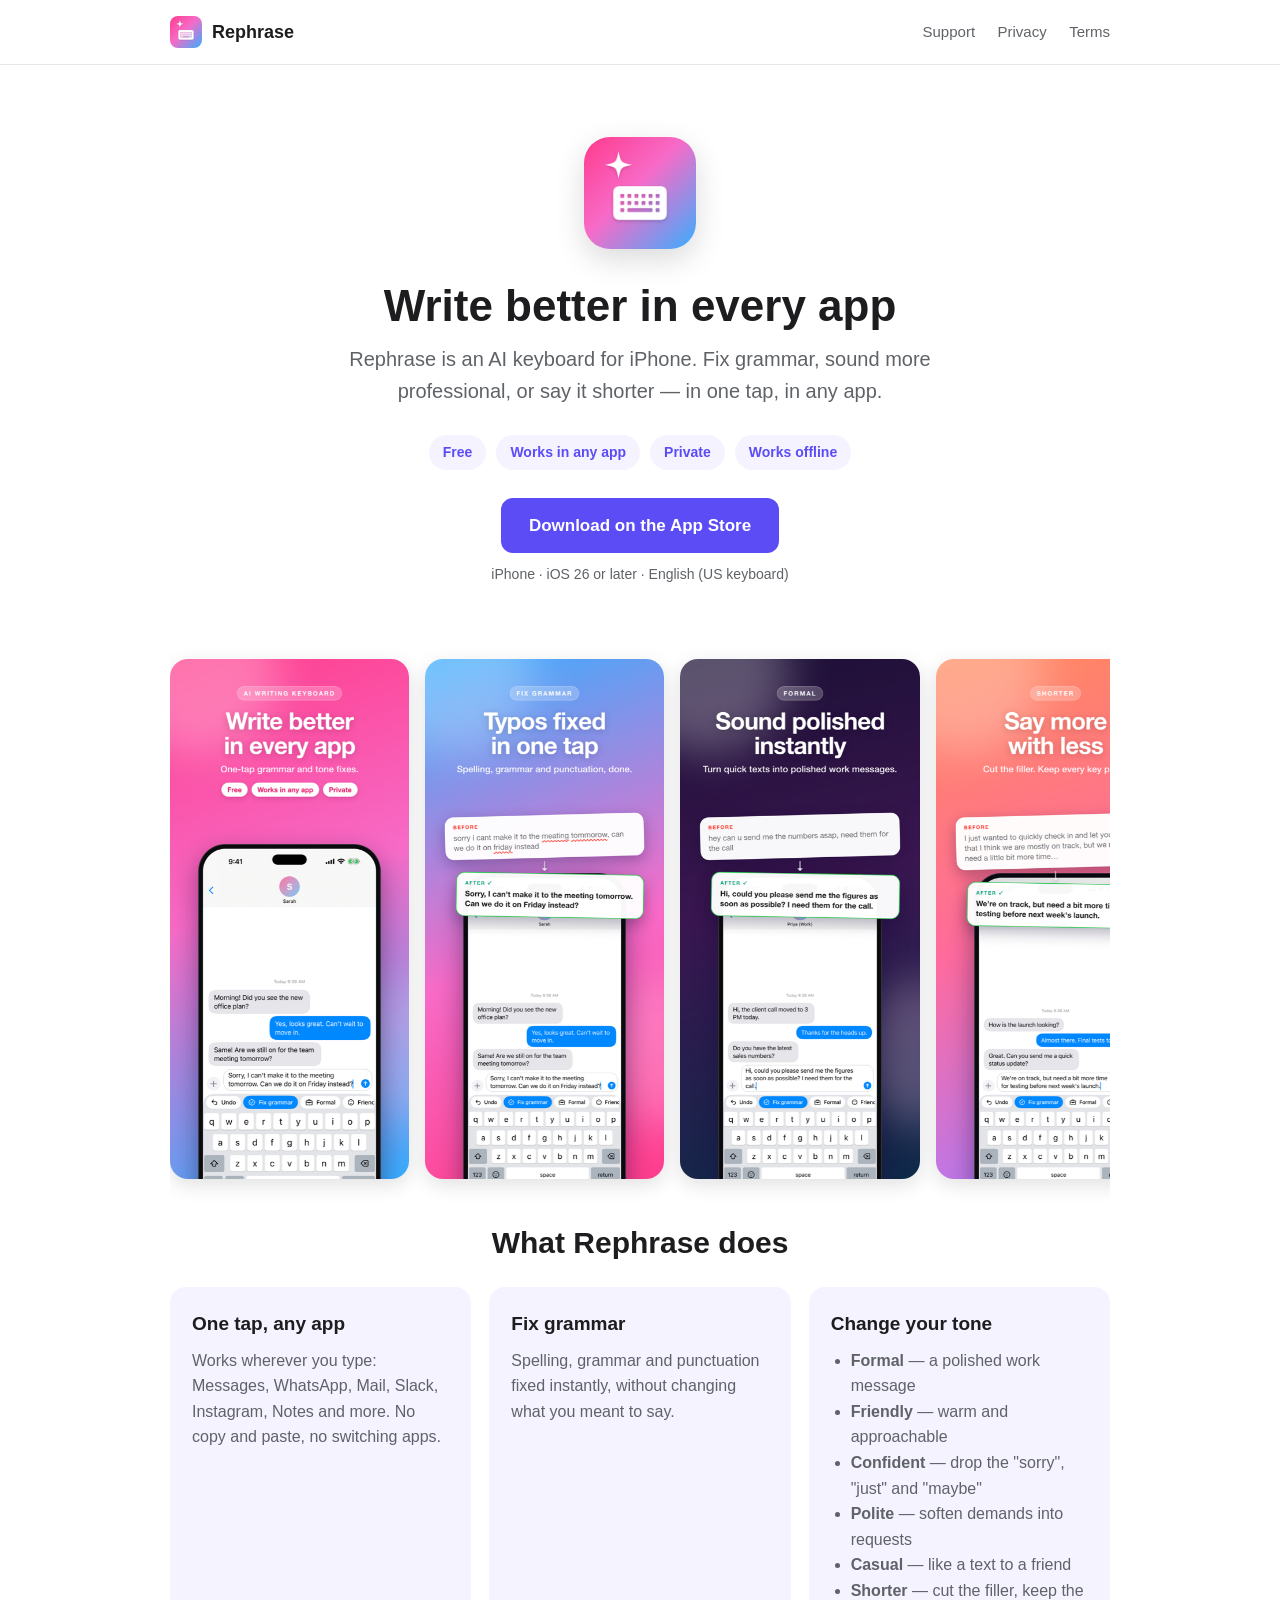
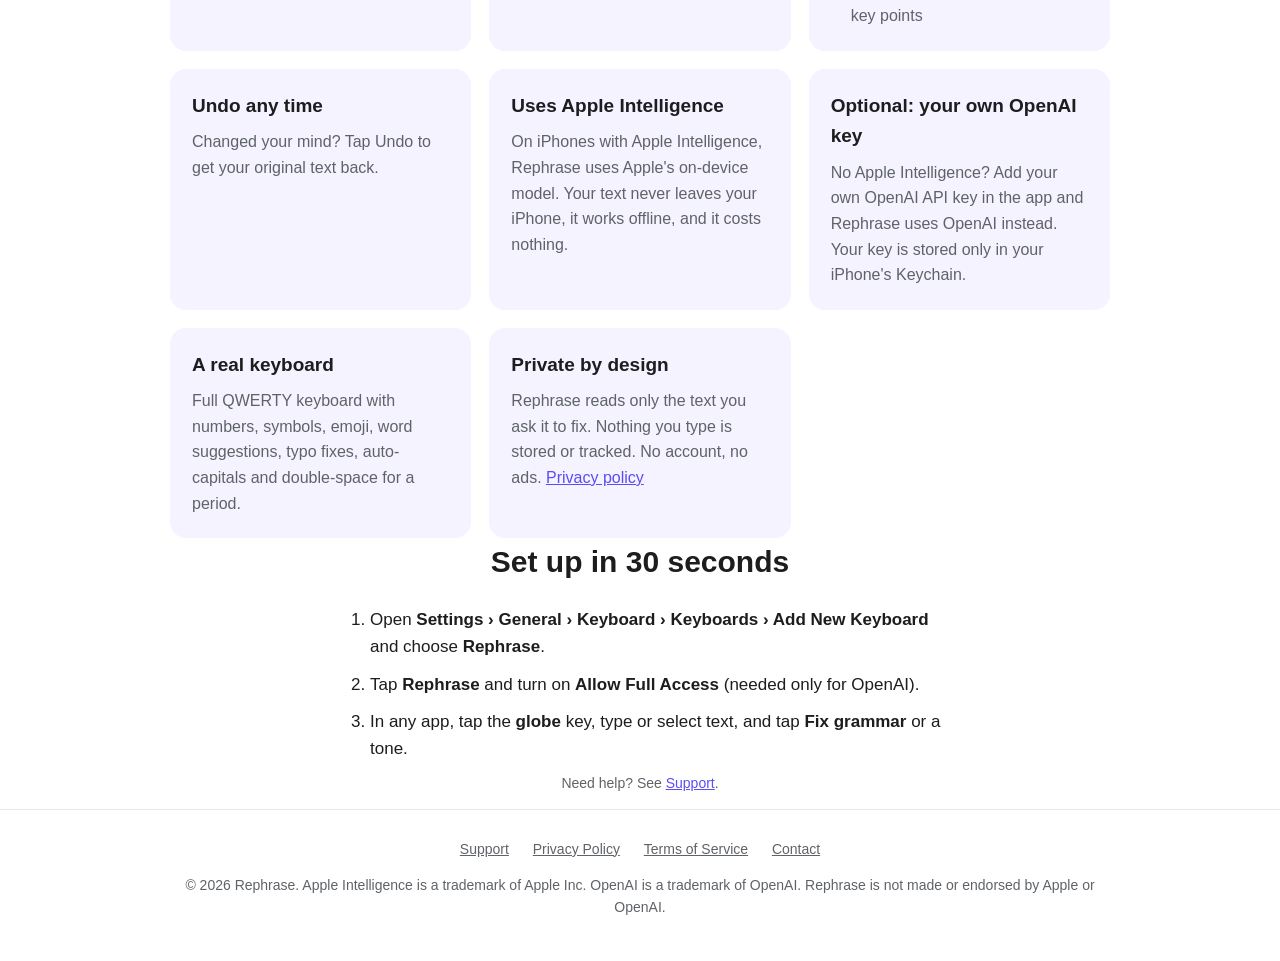
==== index.html @ 7bed3d98 "Rephrase website: home, privacy policy, terms of service, support Co-Authored-By: Claude Opus 5.5 <n" ====
<!DOCTYPE html>
<html lang="en">
<head>
  <meta charset="utf-8">
  <meta name="viewport" content="width=device-width, initial-scale=1">
  <title>Rephrase – AI Writing Keyboard for iPhone</title>
  <meta name="description" content="Rephrase is an AI keyboard for iPhone. Fix grammar and change your tone in one tap, in any app. Powered by Apple Intelligence. Free, private, works offline.">
  <link rel="icon" href="images/icon.png">
  <link rel="apple-touch-icon" href="images/icon.png">
  <link rel="stylesheet" href="style.css">
</head>
<body>
  <header class="top">
    <div class="wrap">
      <a class="brand" href="./"><img src="images/icon.png" alt="">Rephrase</a>
      <nav>
        <a href="support/">Support</a>
        <a href="privacy/">Privacy</a>
        <a href="terms/">Terms</a>
      </nav>
    </div>
  </header>

  <main>
    <div class="wrap hero">
      <img class="icon" src="images/icon.png" alt="Rephrase app icon">
      <h1>Write better in every app</h1>
      <p class="lead">Rephrase is an AI keyboard for iPhone. Fix grammar, sound more professional, or say it shorter — in one tap, in any app.</p>
      <div class="badges">
        <span class="badge">Free</span>
        <span class="badge">Works in any app</span>
        <span class="badge">Private</span>
        <span class="badge">Works offline</span>
      </div>
      <a class="button" href="https://apps.apple.com/app/id6820415493">Download on the App Store</a>
      <p class="note">iPhone · iOS 26 or later · English (US keyboard)</p>
    </div>

    <div class="wrap">
      <div class="shots">
        <img src="images/01-hero.png" alt="Rephrase fixing a message in a chat">
        <img src="images/02-fix-grammar.png" alt="Typos fixed in one tap">
        <img src="images/03-formal.png" alt="Formal rewrite of a quick work text">
        <img src="images/04-shorter.png" alt="A long update made short">
        <img src="images/05-confident.png" alt="Hedging words removed">
        <img src="images/06-tones.png" alt="All seven rewrite actions">
        <img src="images/07-private.png" alt="Rephrase app setup screen">
      </div>
    </div>

    <section class="wrap">
      <h2>What Rephrase does</h2>
      <div class="grid">
        <div class="card">
          <h3>One tap, any app</h3>
          <p>Works wherever you type: Messages, WhatsApp, Mail, Slack, Instagram, Notes and more. No copy and paste, no switching apps.</p>
        </div>
        <div class="card">
          <h3>Fix grammar</h3>
          <p>Spelling, grammar and punctuation fixed instantly, without changing what you meant to say.</p>
        </div>
        <div class="card">
          <h3>Change your tone</h3>
          <ul>
            <li><b>Formal</b> — a polished work message</li>
            <li><b>Friendly</b> — warm and approachable</li>
            <li><b>Confident</b> — drop the "sorry", "just" and "maybe"</li>
            <li><b>Polite</b> — soften demands into requests</li>
            <li><b>Casual</b> — like a text to a friend</li>
            <li><b>Shorter</b> — cut the filler, keep the key points</li>
          </ul>
        </div>
        <div class="card">
          <h3>Undo any time</h3>
          <p>Changed your mind? Tap Undo to get your original text back.</p>
        </div>
        <div class="card">
          <h3>Uses Apple Intelligence</h3>
          <p>On iPhones with Apple Intelligence, Rephrase uses Apple's on-device model. Your text never leaves your iPhone, it works offline, and it costs nothing.</p>
        </div>
        <div class="card">
          <h3>Optional: your own OpenAI key</h3>
          <p>No Apple Intelligence? Add your own OpenAI API key in the app and Rephrase uses OpenAI instead. Your key is stored only in your iPhone's Keychain.</p>
        </div>
        <div class="card">
          <h3>A real keyboard</h3>
          <p>Full QWERTY keyboard with numbers, symbols, emoji, word suggestions, typo fixes, auto-capitals and double-space for a period.</p>
        </div>
        <div class="card">
          <h3>Private by design</h3>
          <p>Rephrase reads only the text you ask it to fix. Nothing you type is stored or tracked. No account, no ads. <a href="privacy/">Privacy policy</a></p>
        </div>
      </div>
    </section>

    <section class="wrap">
      <h2>Set up in 30 seconds</h2>
      <ol class="steps">
        <li>Open <b>Settings › General › Keyboard › Keyboards › Add New Keyboard</b> and choose <b>Rephrase</b>.</li>
        <li>Tap <b>Rephrase</b> and turn on <b>Allow Full Access</b> (needed only for OpenAI).</li>
        <li>In any app, tap the <b>globe</b> key, type or select text, and tap <b>Fix grammar</b> or a tone.</li>
      </ol>
      <p class="note" style="text-align:center">Need help? See <a href="support/">Support</a>.</p>
    </section>
  </main>

  <footer>
    <div class="wrap">
      <a href="support/">Support</a>
      <a href="privacy/">Privacy Policy</a>
      <a href="terms/">Terms of Service</a>
      <a href="mailto:postforanand@gmail.com">Contact</a>
      <p>© 2026 Rephrase. Apple Intelligence is a trademark of Apple Inc. OpenAI is a trademark of OpenAI. Rephrase is not made or endorsed by Apple or OpenAI.</p>
    </div>
  </footer>
</body>
</html>
---- style.css ----
:root {
  --bg: #ffffff;
  --text: #1d1d1f;
  --muted: #5f6368;
  --accent: #5b4cf5;
  --soft: #f4f3ff;
  --line: #e6e6eb;
}
@media (prefers-color-scheme: dark) {
  :root {
    --bg: #111114;
    --text: #f2f2f5;
    --muted: #a1a1aa;
    --accent: #8f84ff;
    --soft: #1c1b2b;
    --line: #2a2a33;
  }
}
* { box-sizing: border-box; }
body {
  margin: 0;
  font-family: -apple-system, BlinkMacSystemFont, "Segoe UI", Roboto, Helvetica, Arial, sans-serif;
  background: var(--bg);
  color: var(--text);
  line-height: 1.6;
}
a { color: var(--accent); }
.wrap { max-width: 980px; margin: 0 auto; padding: 0 20px; }
.narrow { max-width: 720px; }

header.top { border-bottom: 1px solid var(--line); }
header.top .wrap { display: flex; align-items: center; justify-content: space-between; height: 64px; }
.brand { display: flex; align-items: center; gap: 10px; font-weight: 700; color: var(--text); text-decoration: none; font-size: 18px; }
.brand img { width: 32px; height: 32px; border-radius: 8px; }
nav a { margin-left: 18px; color: var(--muted); text-decoration: none; font-size: 15px; }
nav a:hover { color: var(--text); }

.hero { text-align: center; padding: 72px 0 40px; }
.hero img.icon { width: 112px; height: 112px; border-radius: 26px; box-shadow: 0 10px 30px rgba(0,0,0,.15); }
.hero h1 { font-size: 44px; line-height: 1.15; margin: 24px 0 12px; }
.hero p.lead { font-size: 20px; color: var(--muted); max-width: 620px; margin: 0 auto 28px; }
.badges { display: flex; gap: 10px; justify-content: center; flex-wrap: wrap; margin-bottom: 28px; }
.badge { background: var(--soft); color: var(--accent); padding: 6px 14px; border-radius: 999px; font-size: 14px; font-weight: 600; }
.button { display: inline-block; background: var(--accent); color: #fff; padding: 14px 28px; border-radius: 12px; text-decoration: none; font-weight: 600; font-size: 17px; }
.note { color: var(--muted); font-size: 14px; margin-top: 10px; }

.shots { display: flex; gap: 16px; overflow-x: auto; padding: 20px 0 40px; scroll-snap-type: x mandatory; }
.shots img { height: 520px; border-radius: 18px; scroll-snap-align: center; flex: none; box-shadow: 0 6px 20px rgba(0,0,0,.12); }

section { padding: 40px 0; }
section h2 { font-size: 30px; margin: 0 0 20px; text-align: center; }
.grid { display: grid; grid-template-columns: repeat(auto-fit, minmax(260px, 1fr)); gap: 18px; }
.card { background: var(--soft); border-radius: 16px; padding: 22px; }
.card h3 { margin: 0 0 8px; font-size: 19px; }
.card p, .card ul { margin: 0; color: var(--muted); }
.card ul { padding-left: 20px; }
ol.steps { max-width: 620px; margin: 0 auto; font-size: 17px; }
ol.steps li { margin-bottom: 10px; }

.doc { padding: 48px 0 64px; }
.doc h1 { font-size: 36px; margin-bottom: 4px; }
.doc .updated { color: var(--muted); margin-top: 0; }
.doc h2 { font-size: 22px; margin-top: 32px; }

footer { border-top: 1px solid var(--line); padding: 28px 0; color: var(--muted); font-size: 14px; text-align: center; }
footer a { color: var(--muted); margin: 0 10px; }

@media (max-width: 600px) {
  .hero h1 { font-size: 32px; }
  .hero p.lead { font-size: 18px; }
  .shots img { height: 420px; }
  nav a { margin-left: 12px; font-size: 14px; }
}
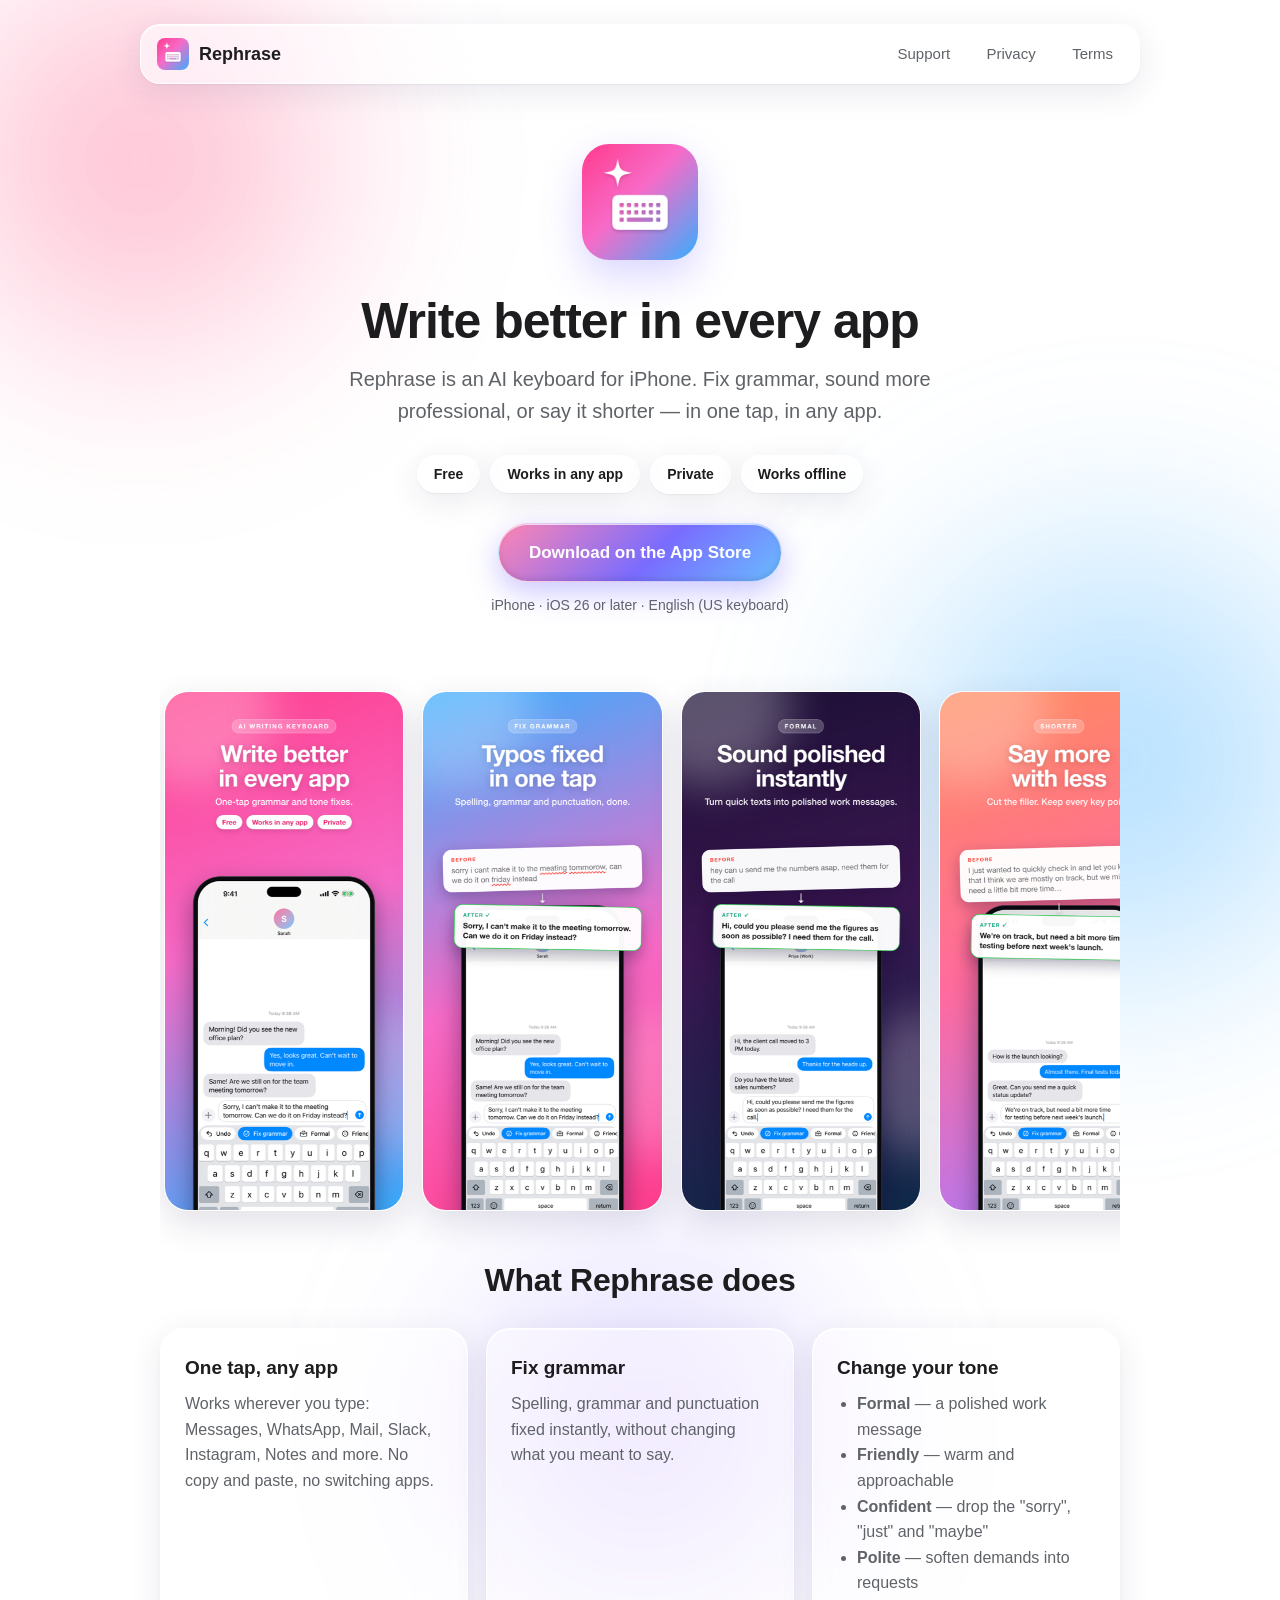
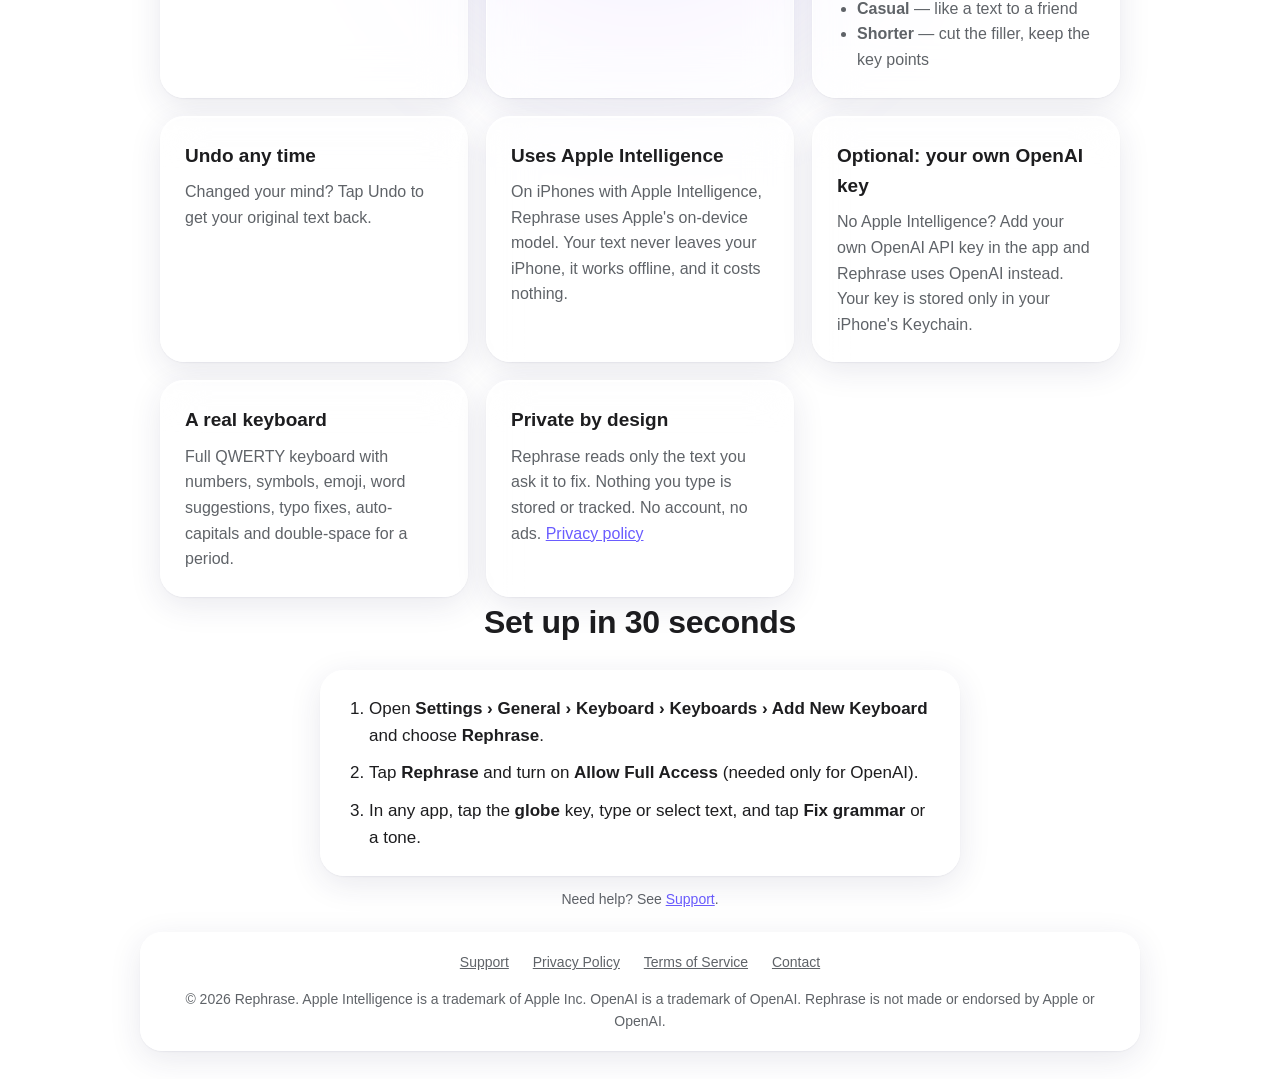
==== commit d2aa2ec3: "White background with liquid glass style Co-Authored-By: Claude Opus 5.5 <noreply@anthropic.com>" ====
--- a/index.html
+++ b/index.html
@@ -11,7 +11,7 @@
 </head>
 <body>
   <header class="top">
-    <div class="wrap">
+    <div class="bar">
       <a class="brand" href="./"><img src="images/icon.png" alt="">Rephrase</a>
       <nav>
         <a href="support/">Support</a>
@@ -95,7 +95,7 @@
 
     <section class="wrap">
       <h2>Set up in 30 seconds</h2>
-      <ol class="steps">
+      <ol class="steps glass">
         <li>Open <b>Settings › General › Keyboard › Keyboards › Add New Keyboard</b> and choose <b>Rephrase</b>.</li>
         <li>Tap <b>Rephrase</b> and turn on <b>Allow Full Access</b> (needed only for OpenAI).</li>
         <li>In any app, tap the <b>globe</b> key, type or select text, and tap <b>Fix grammar</b> or a tone.</li>
@@ -105,7 +105,7 @@
   </main>
 
   <footer>
-    <div class="wrap">
+    <div class="bar">
       <a href="support/">Support</a>
       <a href="privacy/">Privacy Policy</a>
       <a href="terms/">Terms of Service</a>
--- a/style.css
+++ b/style.css
@@ -1,73 +1,151 @@
+/* White background with a "liquid glass" look: frosted, see-through panels
+   floating over soft colour blobs (rose + sky blue, from the app icon). */
 :root {
   --bg: #ffffff;
   --text: #1d1d1f;
   --muted: #5f6368;
-  --accent: #5b4cf5;
-  --soft: #f4f3ff;
-  --line: #e6e6eb;
-}
-@media (prefers-color-scheme: dark) {
-  :root {
-    --bg: #111114;
-    --text: #f2f2f5;
-    --muted: #a1a1aa;
-    --accent: #8f84ff;
-    --soft: #1c1b2b;
-    --line: #2a2a33;
-  }
+  --accent: #6a5cff;
+  --rose: #ff8fb1;
+  --sky: #7cc8ff;
+  --glass: rgba(255, 255, 255, 0.45);
+  --glass-strong: rgba(255, 255, 255, 0.62);
+  --glass-edge: rgba(255, 255, 255, 0.9);
+  --glass-line: rgba(20, 20, 40, 0.08);
+  --shadow: 0 8px 32px rgba(40, 40, 90, 0.10), 0 1px 2px rgba(40, 40, 90, 0.06);
+  --blur: blur(22px) saturate(180%);
+  color-scheme: light;
 }
 * { box-sizing: border-box; }
+html { background: var(--bg); }
 body {
   margin: 0;
-  font-family: -apple-system, BlinkMacSystemFont, "Segoe UI", Roboto, Helvetica, Arial, sans-serif;
+  font-family: -apple-system, BlinkMacSystemFont, "SF Pro Text", "Segoe UI", Roboto, Helvetica, Arial, sans-serif;
   background: var(--bg);
   color: var(--text);
   line-height: 1.6;
+  min-height: 100vh;
+  position: relative;
+  overflow-x: hidden;
+  isolation: isolate; /* keeps the blobs above the white page */
+}
+/* Soft colour blobs behind the glass */
+body::before, body::after {
+  content: "";
+  position: fixed;
+  z-index: -1;
+  border-radius: 50%;
+  filter: blur(80px);
+  opacity: 0.7;
+  pointer-events: none;
+}
+body::before {
+  width: min(560px, 90vw); height: min(560px, 90vw);
+  top: -120px; left: -140px;
+  background: radial-gradient(circle, var(--rose), transparent 70%);
+}
+body::after {
+  width: min(640px, 95vw); height: min(640px, 95vw);
+  bottom: -180px; right: -160px;
+  background: radial-gradient(circle, var(--sky), transparent 70%);
+}
+main { position: relative; }
+main::before {
+  content: "";
+  position: absolute; z-index: -1; pointer-events: none;
+  width: min(520px, 90vw); height: min(520px, 90vw);
+  top: 45%; left: 30%;
+  border-radius: 50%;
+  background: radial-gradient(circle, #b9a8ff, transparent 70%);
+  filter: blur(80px); opacity: 0.55;
 }
 a { color: var(--accent); }
-.wrap { max-width: 980px; margin: 0 auto; padding: 0 20px; }
-.narrow { max-width: 720px; }
+.wrap { max-width: 1000px; margin: 0 auto; padding: 0 20px; }
+.narrow { max-width: 760px; }
 
-header.top { border-bottom: 1px solid var(--line); }
-header.top .wrap { display: flex; align-items: center; justify-content: space-between; height: 64px; }
+/* Shared glass surface */
+.glass, header.top .bar, .card, .badge, .doc, footer .bar {
+  background: var(--glass);
+  -webkit-backdrop-filter: var(--blur);
+  backdrop-filter: var(--blur);
+  border: 1px solid var(--glass-edge);
+  box-shadow: var(--shadow), inset 0 1px 0 rgba(255, 255, 255, 0.9);
+}
+
+/* Floating glass header */
+header.top { position: sticky; top: 12px; z-index: 10; padding: 12px 20px 0; }
+header.top .bar {
+  max-width: 1000px; margin: 0 auto;
+  display: flex; align-items: center; justify-content: space-between;
+  height: 60px; padding: 0 12px 0 16px;
+  border-radius: 20px;
+  background: var(--glass-strong);
+}
 .brand { display: flex; align-items: center; gap: 10px; font-weight: 700; color: var(--text); text-decoration: none; font-size: 18px; }
 .brand img { width: 32px; height: 32px; border-radius: 8px; }
-nav a { margin-left: 18px; color: var(--muted); text-decoration: none; font-size: 15px; }
-nav a:hover { color: var(--text); }
+nav a {
+  margin-left: 4px; padding: 7px 14px; border-radius: 999px;
+  color: var(--muted); text-decoration: none; font-size: 15px;
+  transition: background .2s, color .2s;
+}
+nav a:hover { color: var(--text); background: rgba(255, 255, 255, 0.8); }
 
-.hero { text-align: center; padding: 72px 0 40px; }
-.hero img.icon { width: 112px; height: 112px; border-radius: 26px; box-shadow: 0 10px 30px rgba(0,0,0,.15); }
-.hero h1 { font-size: 44px; line-height: 1.15; margin: 24px 0 12px; }
-.hero p.lead { font-size: 20px; color: var(--muted); max-width: 620px; margin: 0 auto 28px; }
-.badges { display: flex; gap: 10px; justify-content: center; flex-wrap: wrap; margin-bottom: 28px; }
-.badge { background: var(--soft); color: var(--accent); padding: 6px 14px; border-radius: 999px; font-size: 14px; font-weight: 600; }
-.button { display: inline-block; background: var(--accent); color: #fff; padding: 14px 28px; border-radius: 12px; text-decoration: none; font-weight: 600; font-size: 17px; }
-.note { color: var(--muted); font-size: 14px; margin-top: 10px; }
+.hero { text-align: center; padding: 72px 0 36px; }
+.hero img.icon { width: 116px; height: 116px; border-radius: 27px; box-shadow: 0 16px 40px rgba(106, 92, 255, 0.25); }
+.hero h1 { font-size: 50px; line-height: 1.1; letter-spacing: -0.02em; margin: 26px 0 14px; }
+.hero p.lead { font-size: 20px; color: var(--muted); max-width: 640px; margin: 0 auto 28px; }
+.badges { display: flex; gap: 10px; justify-content: center; flex-wrap: wrap; margin-bottom: 30px; }
+.badge { color: var(--text); padding: 7px 16px; border-radius: 999px; font-size: 14px; font-weight: 600; }
 
-.shots { display: flex; gap: 16px; overflow-x: auto; padding: 20px 0 40px; scroll-snap-type: x mandatory; }
-.shots img { height: 520px; border-radius: 18px; scroll-snap-align: center; flex: none; box-shadow: 0 6px 20px rgba(0,0,0,.12); }
+/* Liquid glass button: tinted glass with a bright top highlight */
+.button {
+  display: inline-block; position: relative;
+  padding: 15px 30px; border-radius: 999px;
+  color: #fff; text-decoration: none; font-weight: 600; font-size: 17px;
+  background: linear-gradient(135deg, rgba(255, 120, 170, 0.9), rgba(106, 92, 255, 0.9) 55%, rgba(90, 180, 255, 0.9));
+  border: 1px solid rgba(255, 255, 255, 0.6);
+  box-shadow: 0 10px 30px rgba(106, 92, 255, 0.35), inset 0 1px 0 rgba(255, 255, 255, 0.7), inset 0 -2px 6px rgba(0, 0, 0, 0.12);
+  transition: transform .2s, box-shadow .2s;
+}
+.button:hover { transform: translateY(-2px); box-shadow: 0 14px 36px rgba(106, 92, 255, 0.45), inset 0 1px 0 rgba(255, 255, 255, 0.7); }
+.note { color: var(--muted); font-size: 14px; margin-top: 12px; }
+
+.shots { display: flex; gap: 18px; overflow-x: auto; padding: 24px 4px 44px; scroll-snap-type: x mandatory; }
+.shots img {
+  height: 520px; border-radius: 24px; scroll-snap-align: center; flex: none;
+  border: 1px solid var(--glass-edge);
+  box-shadow: 0 12px 34px rgba(40, 40, 90, 0.14);
+}
 
 section { padding: 40px 0; }
-section h2 { font-size: 30px; margin: 0 0 20px; text-align: center; }
-.grid { display: grid; grid-template-columns: repeat(auto-fit, minmax(260px, 1fr)); gap: 18px; }
-.card { background: var(--soft); border-radius: 16px; padding: 22px; }
+section h2 { font-size: 32px; letter-spacing: -0.01em; margin: 0 0 22px; text-align: center; }
+.grid { display: grid; grid-template-columns: repeat(auto-fit, minmax(270px, 1fr)); gap: 18px; }
+.card { border-radius: 24px; padding: 24px; transition: transform .2s; }
+.card:hover { transform: translateY(-3px); }
 .card h3 { margin: 0 0 8px; font-size: 19px; }
 .card p, .card ul { margin: 0; color: var(--muted); }
 .card ul { padding-left: 20px; }
-ol.steps { max-width: 620px; margin: 0 auto; font-size: 17px; }
+ol.steps { max-width: 640px; margin: 0 auto; font-size: 17px; border-radius: 24px; padding: 24px 24px 14px 48px; }
 ol.steps li { margin-bottom: 10px; }
 
-.doc { padding: 48px 0 64px; }
-.doc h1 { font-size: 36px; margin-bottom: 4px; }
+/* Policy pages: the text sits on one big glass sheet */
+.doc { margin: 36px auto 48px; padding: 36px 40px 44px; border-radius: 28px; background: var(--glass-strong); }
+.doc h1 { font-size: 38px; letter-spacing: -0.01em; margin: 0 0 4px; }
 .doc .updated { color: var(--muted); margin-top: 0; }
 .doc h2 { font-size: 22px; margin-top: 32px; }
 
-footer { border-top: 1px solid var(--line); padding: 28px 0; color: var(--muted); font-size: 14px; text-align: center; }
+footer { padding: 8px 20px 28px; color: var(--muted); font-size: 14px; text-align: center; }
+footer .bar { max-width: 1000px; margin: 0 auto; border-radius: 22px; padding: 18px 20px 4px; }
 footer a { color: var(--muted); margin: 0 10px; }
 
+/* Browsers without backdrop-filter: use a plainer white panel */
+@supports not ((backdrop-filter: blur(1px)) or (-webkit-backdrop-filter: blur(1px))) {
+  .glass, header.top .bar, .card, .badge, .doc, footer .bar { background: rgba(255, 255, 255, 0.92); }
+}
+
 @media (max-width: 600px) {
-  .hero h1 { font-size: 32px; }
+  .hero h1 { font-size: 34px; }
   .hero p.lead { font-size: 18px; }
   .shots img { height: 420px; }
-  nav a { margin-left: 12px; font-size: 14px; }
+  nav a { padding: 6px 9px; font-size: 14px; }
+  .doc { padding: 26px 22px 32px; margin: 24px 12px 36px; }
 }
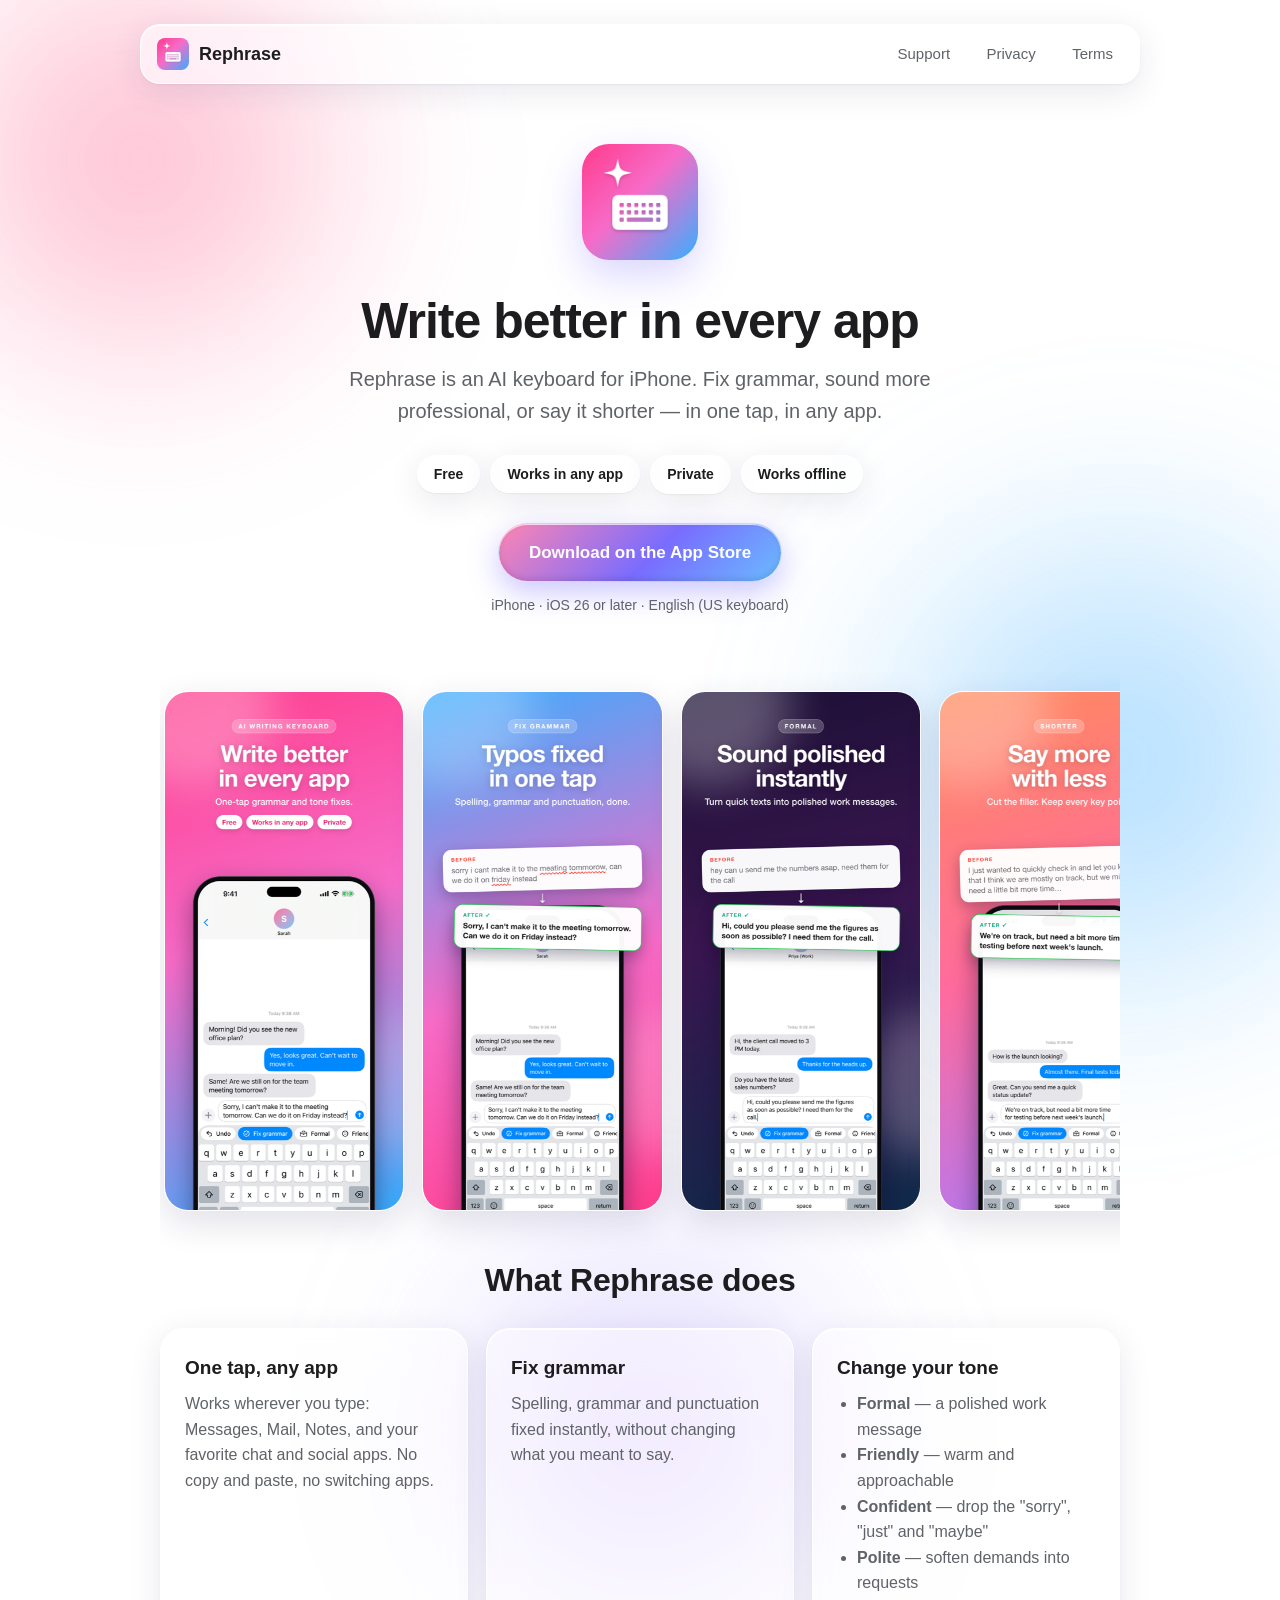
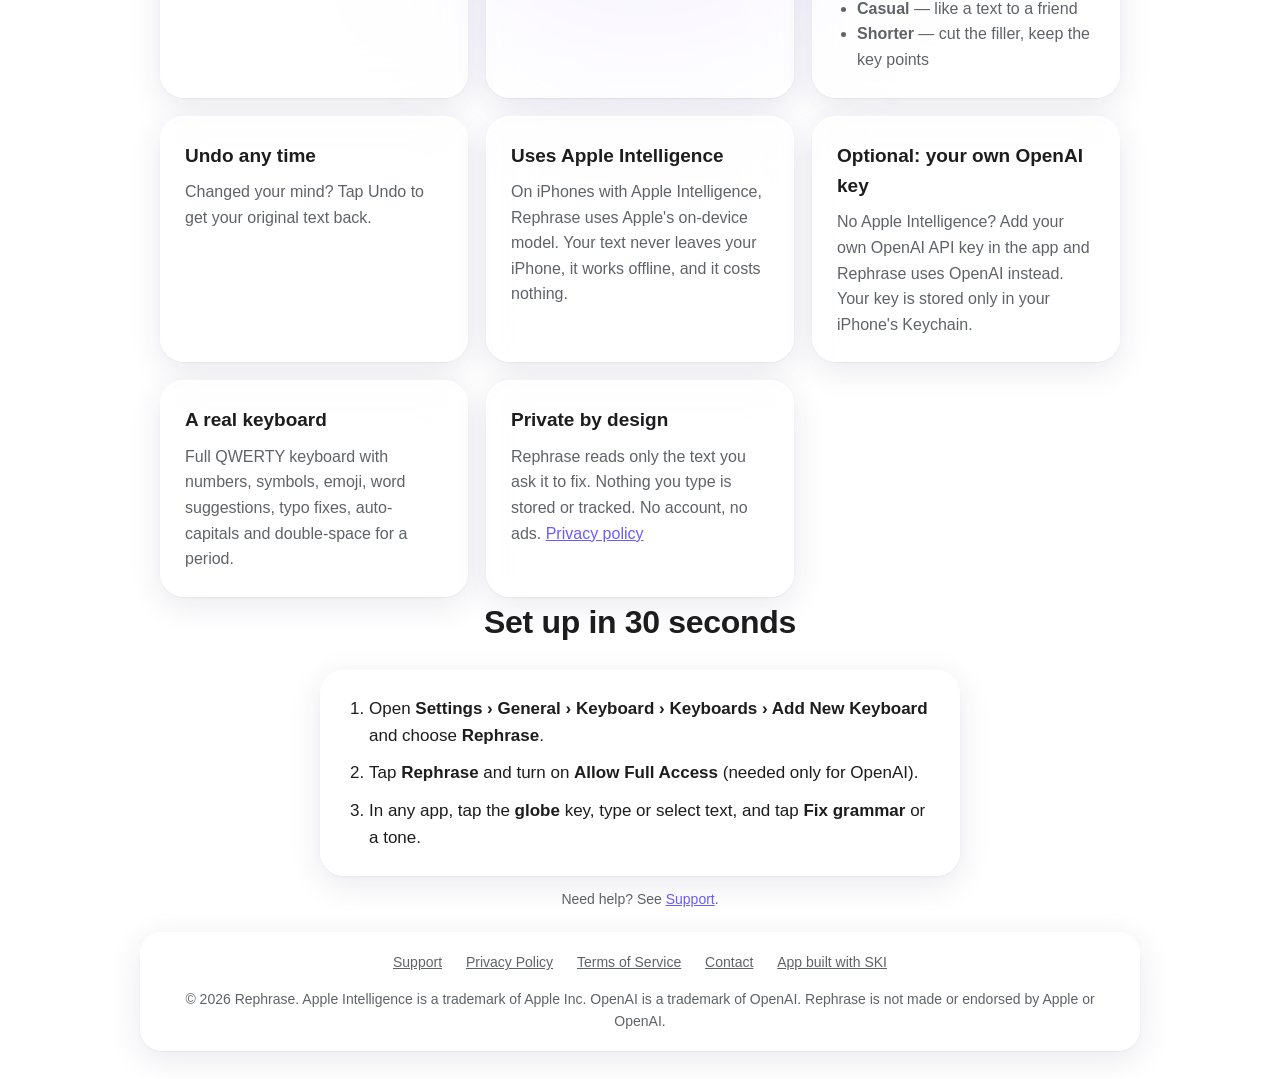
==== commit a931b9e1: "Match app 1.0 (3): uses Apple Intelligence wording, no third-party app names, Built with SKI link Co" ====
--- a/index.html
+++ b/index.html
@@ -4,7 +4,7 @@
   <meta charset="utf-8">
   <meta name="viewport" content="width=device-width, initial-scale=1">
   <title>Rephrase – AI Writing Keyboard for iPhone</title>
-  <meta name="description" content="Rephrase is an AI keyboard for iPhone. Fix grammar and change your tone in one tap, in any app. Powered by Apple Intelligence. Free, private, works offline.">
+  <meta name="description" content="Rephrase is an AI keyboard for iPhone. Fix grammar and change your tone in one tap, in any app. Uses Apple Intelligence on your iPhone. Free, private, works offline.">
   <link rel="icon" href="images/icon.png">
   <link rel="apple-touch-icon" href="images/icon.png">
   <link rel="stylesheet" href="style.css">
@@ -53,7 +53,7 @@
       <div class="grid">
         <div class="card">
           <h3>One tap, any app</h3>
-          <p>Works wherever you type: Messages, WhatsApp, Mail, Slack, Instagram, Notes and more. No copy and paste, no switching apps.</p>
+          <p>Works wherever you type: Messages, Mail, Notes, and your favorite chat and social apps. No copy and paste, no switching apps.</p>
         </div>
         <div class="card">
           <h3>Fix grammar</h3>
@@ -110,6 +110,7 @@
       <a href="privacy/">Privacy Policy</a>
       <a href="terms/">Terms of Service</a>
       <a href="mailto:postforanand@gmail.com">Contact</a>
+      <a href="https://heyski.io">App built with SKI</a>
       <p>© 2026 Rephrase. Apple Intelligence is a trademark of Apple Inc. OpenAI is a trademark of OpenAI. Rephrase is not made or endorsed by Apple or OpenAI.</p>
     </div>
   </footer>
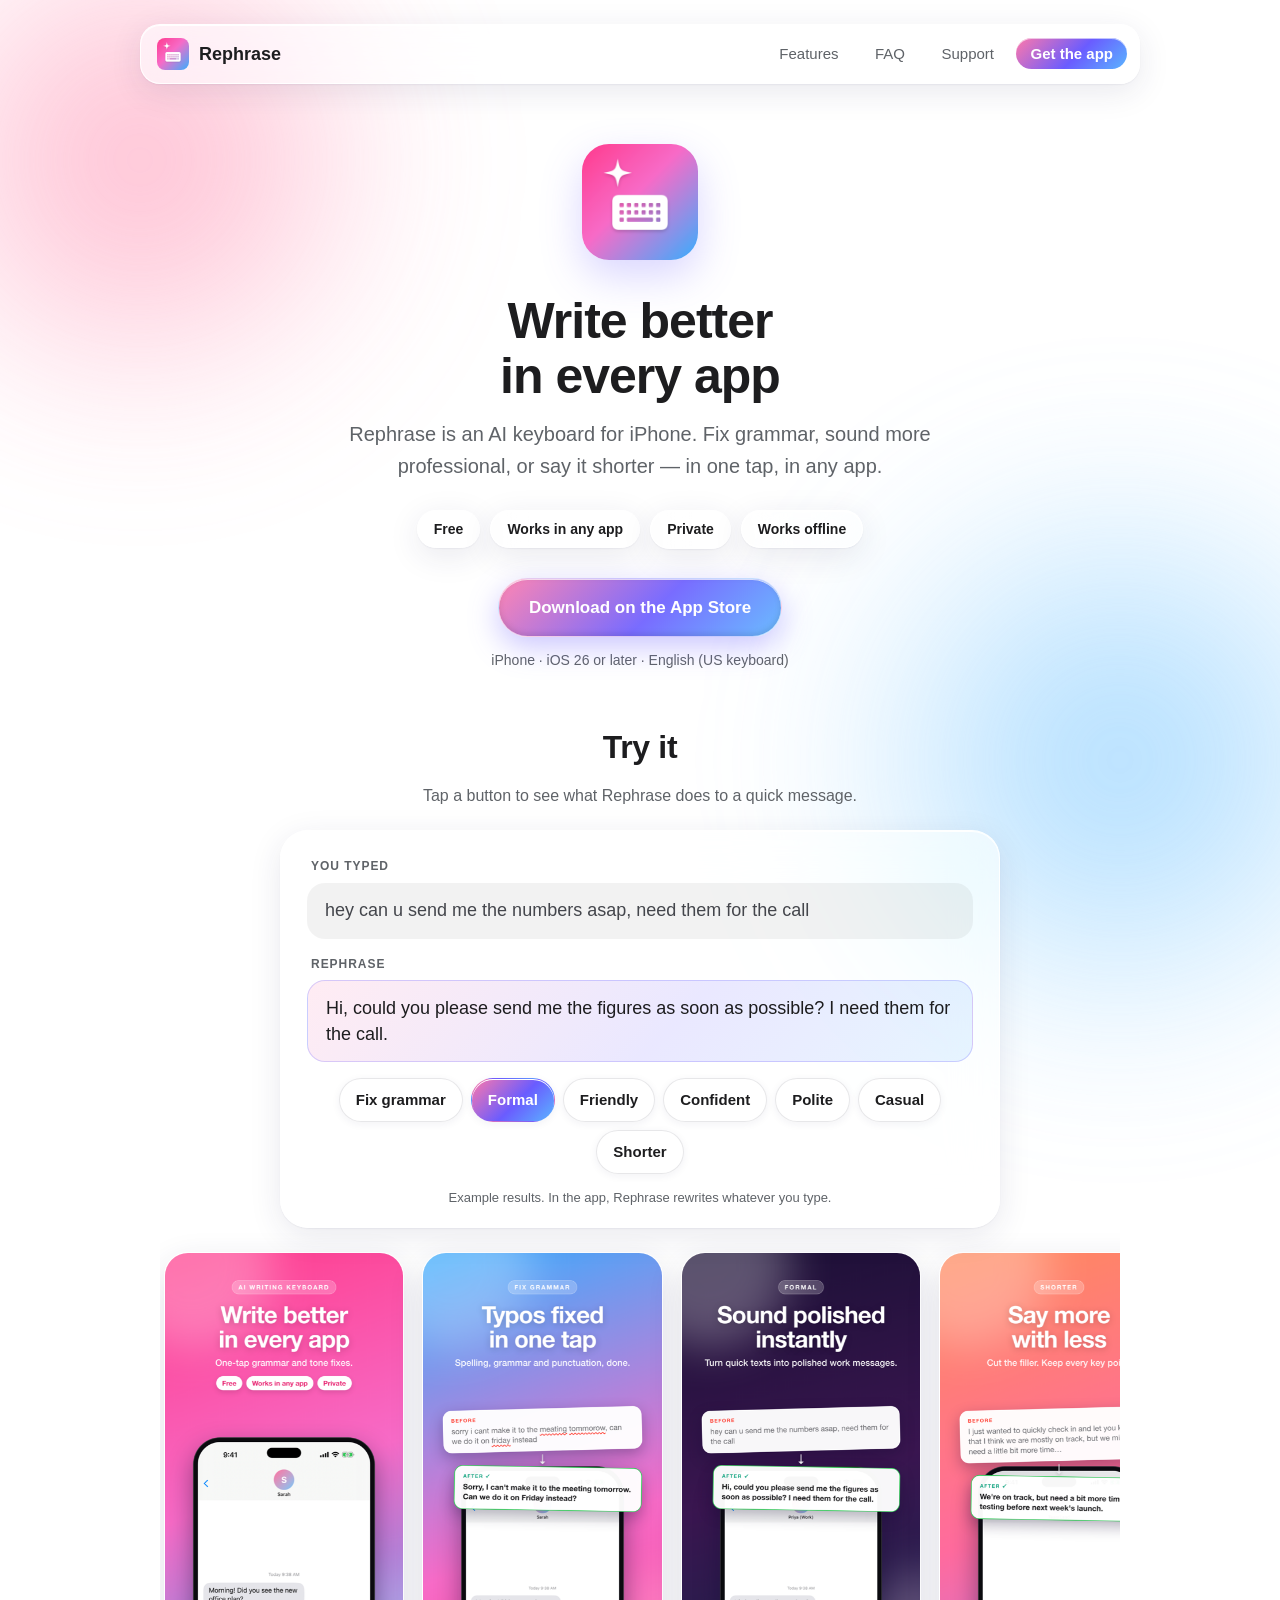
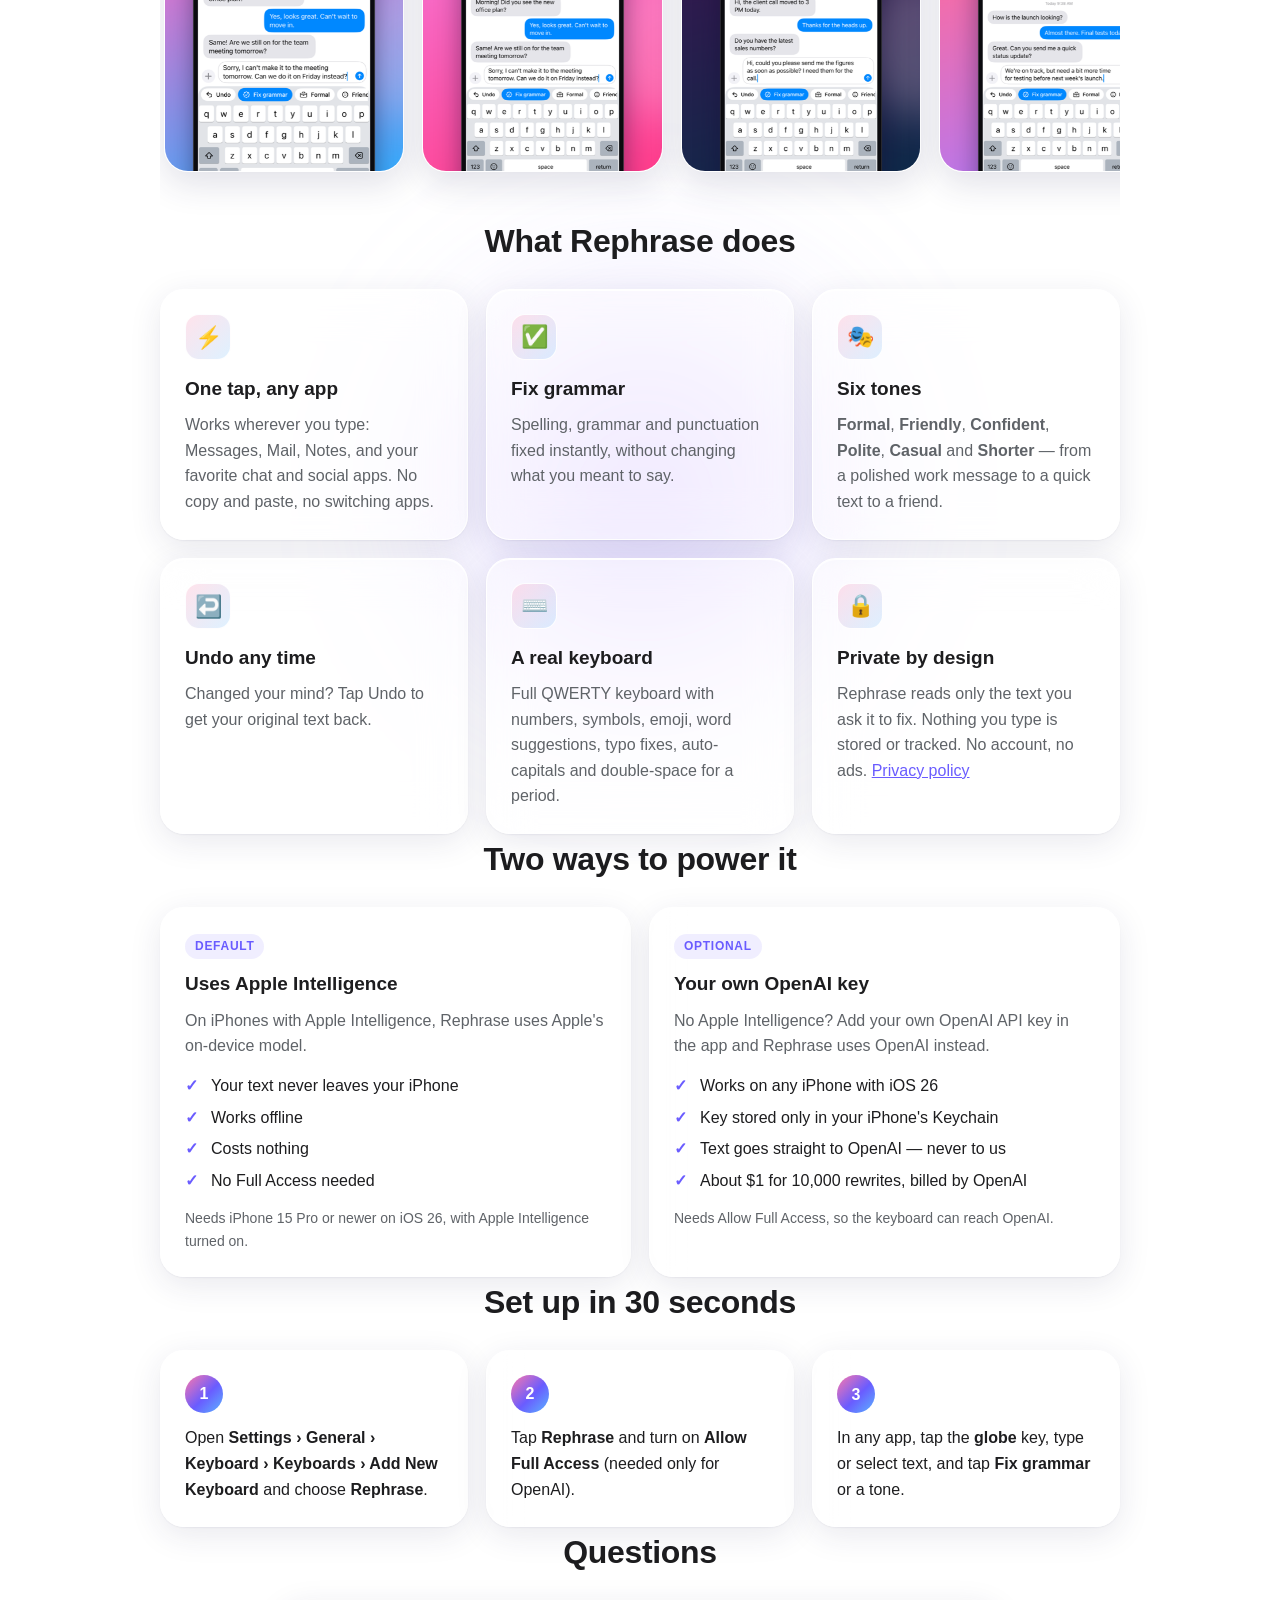
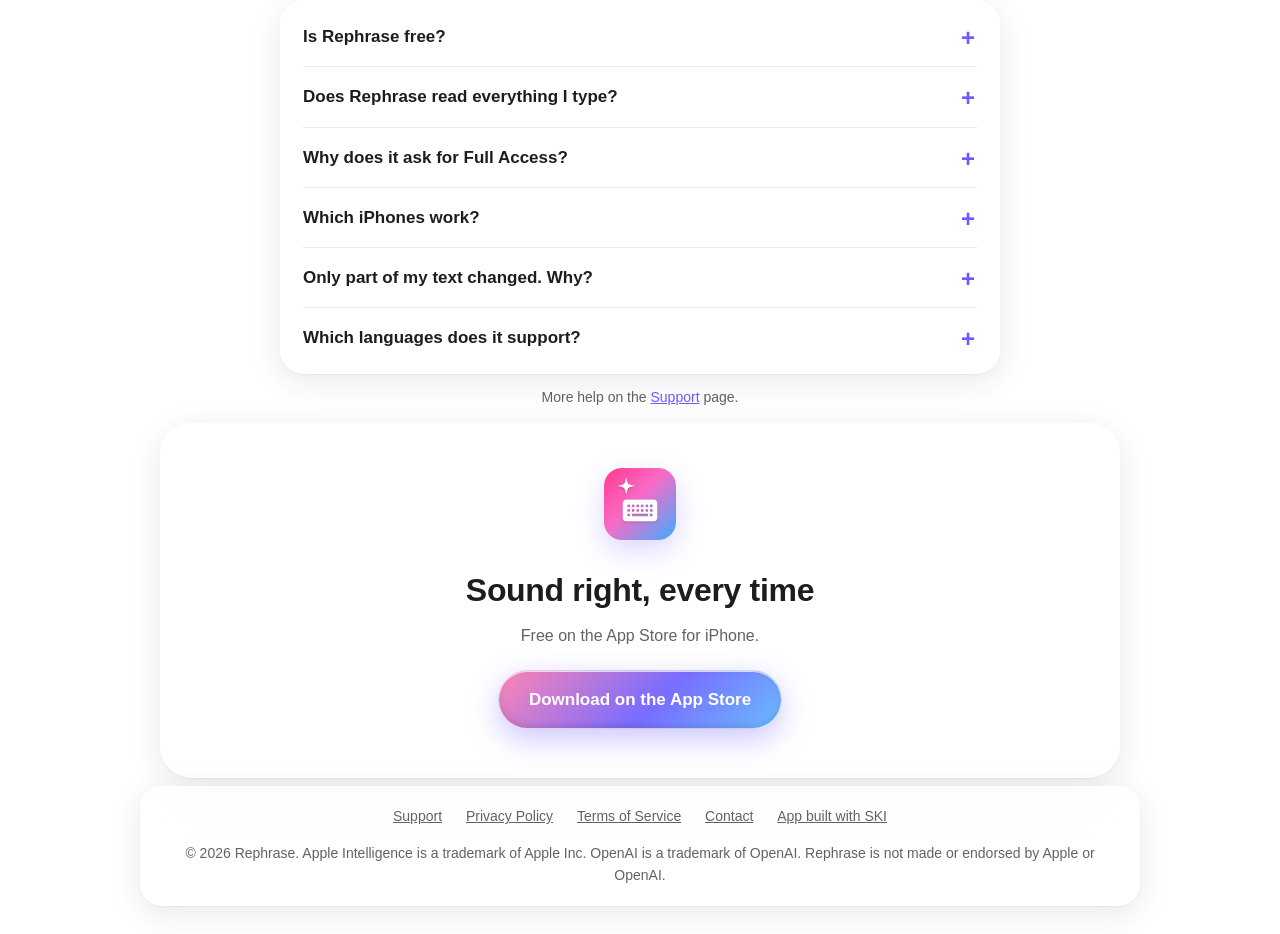
==== commit 677d949e: "Improve home page: try-it demo, feature icons, two engines, setup steps, FAQ, final call to action; " ====
--- a/index.html
+++ b/index.html
@@ -5,6 +5,38 @@
   <meta name="viewport" content="width=device-width, initial-scale=1">
   <title>Rephrase – AI Writing Keyboard for iPhone</title>
   <meta name="description" content="Rephrase is an AI keyboard for iPhone. Fix grammar and change your tone in one tap, in any app. Uses Apple Intelligence on your iPhone. Free, private, works offline.">
+  <link rel="canonical" href="https://rephrase.site/">
+  <meta name="theme-color" content="#ffffff">
+  <meta name="apple-itunes-app" content="app-id=6820415493">
+
+  <meta property="og:type" content="website">
+  <meta property="og:site_name" content="Rephrase">
+  <meta property="og:url" content="https://rephrase.site/">
+  <meta property="og:title" content="Rephrase – AI Writing Keyboard for iPhone">
+  <meta property="og:description" content="Fix grammar and change your tone in one tap, in any app. Free, private, works offline.">
+  <meta property="og:image" content="https://rephrase.site/images/og.png">
+  <meta property="og:image:width" content="1200">
+  <meta property="og:image:height" content="630">
+  <meta name="twitter:card" content="summary_large_image">
+  <meta name="twitter:title" content="Rephrase – AI Writing Keyboard for iPhone">
+  <meta name="twitter:description" content="Fix grammar and change your tone in one tap, in any app. Free, private, works offline.">
+  <meta name="twitter:image" content="https://rephrase.site/images/og.png">
+
+  <script type="application/ld+json">
+  {
+    "@context": "https://schema.org",
+    "@type": "MobileApplication",
+    "name": "Rephrase – AI Writing Keyboard",
+    "operatingSystem": "iOS 26",
+    "applicationCategory": "ProductivityApplication",
+    "description": "An AI keyboard for iPhone that fixes grammar and rewrites tone in one tap, in any app.",
+    "url": "https://rephrase.site/",
+    "downloadUrl": "https://apps.apple.com/app/id6820415493",
+    "image": "https://rephrase.site/images/icon.png",
+    "offers": { "@type": "Offer", "price": "0", "priceCurrency": "USD" }
+  }
+  </script>
+
   <link rel="icon" href="images/icon.png">
   <link rel="apple-touch-icon" href="images/icon.png">
   <link rel="stylesheet" href="style.css">
@@ -14,17 +46,18 @@
     <div class="bar">
       <a class="brand" href="./"><img src="images/icon.png" alt="">Rephrase</a>
       <nav>
+        <a class="hide-sm" href="#features">Features</a>
+        <a class="hide-sm" href="#faq">FAQ</a>
         <a href="support/">Support</a>
-        <a href="privacy/">Privacy</a>
-        <a href="terms/">Terms</a>
+        <a class="nav-cta" href="https://apps.apple.com/app/id6820415493">Get the app</a>
       </nav>
     </div>
   </header>
 
   <main>
     <div class="wrap hero">
-      <img class="icon" src="images/icon.png" alt="Rephrase app icon">
-      <h1>Write better in every app</h1>
+      <img class="icon" src="images/icon.png" alt="Rephrase app icon" width="116" height="116">
+      <h1>Write better<br>in every app</h1>
       <p class="lead">Rephrase is an AI keyboard for iPhone. Fix grammar, sound more professional, or say it shorter — in one tap, in any app.</p>
       <div class="badges">
         <span class="badge">Free</span>
@@ -36,71 +69,162 @@
       <p class="note">iPhone · iOS 26 or later · English (US keyboard)</p>
     </div>
 
+    <!-- Try it: example rewrites, the same buttons as the keyboard's AI bar -->
+    <section class="wrap" id="try">
+      <h2>Try it</h2>
+      <p class="sub">Tap a button to see what Rephrase does to a quick message.</p>
+      <div class="demo glass">
+        <div class="demo-label">You typed</div>
+        <div class="bubble before">hey can u send me the numbers asap, need them for the call</div>
+        <div class="demo-label">Rephrase</div>
+        <div class="bubble after" id="demo-out" aria-live="polite">Hi, could you please send me the figures as soon as possible? I need them for the call.</div>
+        <div class="chips" role="group" aria-label="Rewrite style">
+          <button class="chip" data-tone="fix">Fix grammar</button>
+          <button class="chip on" data-tone="formal">Formal</button>
+          <button class="chip" data-tone="friendly">Friendly</button>
+          <button class="chip" data-tone="confident">Confident</button>
+          <button class="chip" data-tone="polite">Polite</button>
+          <button class="chip" data-tone="casual">Casual</button>
+          <button class="chip" data-tone="shorter">Shorter</button>
+        </div>
+        <p class="demo-note">Example results. In the app, Rephrase rewrites whatever you type.</p>
+      </div>
+    </section>
+
     <div class="wrap">
       <div class="shots">
-        <img src="images/01-hero.png" alt="Rephrase fixing a message in a chat">
-        <img src="images/02-fix-grammar.png" alt="Typos fixed in one tap">
-        <img src="images/03-formal.png" alt="Formal rewrite of a quick work text">
-        <img src="images/04-shorter.png" alt="A long update made short">
-        <img src="images/05-confident.png" alt="Hedging words removed">
-        <img src="images/06-tones.png" alt="All seven rewrite actions">
-        <img src="images/07-private.png" alt="Rephrase app setup screen">
-      </div>
-    </div>
-
-    <section class="wrap">
+        <img src="images/01-hero.png" alt="Rephrase fixing a message in a chat" loading="lazy">
+        <img src="images/02-fix-grammar.png" alt="Typos fixed in one tap" loading="lazy">
+        <img src="images/03-formal.png" alt="Formal rewrite of a quick work text" loading="lazy">
+        <img src="images/04-shorter.png" alt="A long update made short" loading="lazy">
+        <img src="images/05-confident.png" alt="Hedging words removed" loading="lazy">
+        <img src="images/06-tones.png" alt="All seven rewrite actions" loading="lazy">
+        <img src="images/07-private.png" alt="Rephrase app setup screen" loading="lazy">
+      </div>
+    </div>
+
+    <section class="wrap" id="features">
       <h2>What Rephrase does</h2>
       <div class="grid">
         <div class="card">
+          <div class="ico" aria-hidden="true">⚡️</div>
           <h3>One tap, any app</h3>
           <p>Works wherever you type: Messages, Mail, Notes, and your favorite chat and social apps. No copy and paste, no switching apps.</p>
         </div>
         <div class="card">
+          <div class="ico" aria-hidden="true">✅</div>
           <h3>Fix grammar</h3>
           <p>Spelling, grammar and punctuation fixed instantly, without changing what you meant to say.</p>
         </div>
         <div class="card">
-          <h3>Change your tone</h3>
-          <ul>
-            <li><b>Formal</b> — a polished work message</li>
-            <li><b>Friendly</b> — warm and approachable</li>
-            <li><b>Confident</b> — drop the "sorry", "just" and "maybe"</li>
-            <li><b>Polite</b> — soften demands into requests</li>
-            <li><b>Casual</b> — like a text to a friend</li>
-            <li><b>Shorter</b> — cut the filler, keep the key points</li>
-          </ul>
-        </div>
-        <div class="card">
+          <div class="ico" aria-hidden="true">🎭</div>
+          <h3>Six tones</h3>
+          <p><b>Formal</b>, <b>Friendly</b>, <b>Confident</b>, <b>Polite</b>, <b>Casual</b> and <b>Shorter</b> — from a polished work message to a quick text to a friend.</p>
+        </div>
+        <div class="card">
+          <div class="ico" aria-hidden="true">↩️</div>
           <h3>Undo any time</h3>
           <p>Changed your mind? Tap Undo to get your original text back.</p>
         </div>
         <div class="card">
-          <h3>Uses Apple Intelligence</h3>
-          <p>On iPhones with Apple Intelligence, Rephrase uses Apple's on-device model. Your text never leaves your iPhone, it works offline, and it costs nothing.</p>
-        </div>
-        <div class="card">
-          <h3>Optional: your own OpenAI key</h3>
-          <p>No Apple Intelligence? Add your own OpenAI API key in the app and Rephrase uses OpenAI instead. Your key is stored only in your iPhone's Keychain.</p>
-        </div>
-        <div class="card">
+          <div class="ico" aria-hidden="true">⌨️</div>
           <h3>A real keyboard</h3>
           <p>Full QWERTY keyboard with numbers, symbols, emoji, word suggestions, typo fixes, auto-capitals and double-space for a period.</p>
         </div>
         <div class="card">
+          <div class="ico" aria-hidden="true">🔒</div>
           <h3>Private by design</h3>
           <p>Rephrase reads only the text you ask it to fix. Nothing you type is stored or tracked. No account, no ads. <a href="privacy/">Privacy policy</a></p>
         </div>
       </div>
     </section>
 
+    <section class="wrap" id="engines">
+      <h2>Two ways to power it</h2>
+      <div class="grid two">
+        <div class="card engine">
+          <div class="tag">Default</div>
+          <h3>Uses Apple Intelligence</h3>
+          <p>On iPhones with Apple Intelligence, Rephrase uses Apple's on-device model.</p>
+          <ul class="ticks">
+            <li>Your text never leaves your iPhone</li>
+            <li>Works offline</li>
+            <li>Costs nothing</li>
+            <li>No Full Access needed</li>
+          </ul>
+          <p class="small">Needs iPhone 15 Pro or newer on iOS 26, with Apple Intelligence turned on.</p>
+        </div>
+        <div class="card engine">
+          <div class="tag">Optional</div>
+          <h3>Your own OpenAI key</h3>
+          <p>No Apple Intelligence? Add your own OpenAI API key in the app and Rephrase uses OpenAI instead.</p>
+          <ul class="ticks">
+            <li>Works on any iPhone with iOS 26</li>
+            <li>Key stored only in your iPhone's Keychain</li>
+            <li>Text goes straight to OpenAI — never to us</li>
+            <li>About $1 for 10,000 rewrites, billed by OpenAI</li>
+          </ul>
+          <p class="small">Needs Allow Full Access, so the keyboard can reach OpenAI.</p>
+        </div>
+      </div>
+    </section>
+
+    <section class="wrap" id="setup">
+      <h2>Set up in 30 seconds</h2>
+      <div class="grid three">
+        <div class="card step">
+          <div class="num">1</div>
+          <p>Open <b>Settings › General › Keyboard › Keyboards › Add New Keyboard</b> and choose <b>Rephrase</b>.</p>
+        </div>
+        <div class="card step">
+          <div class="num">2</div>
+          <p>Tap <b>Rephrase</b> and turn on <b>Allow Full Access</b> (needed only for OpenAI).</p>
+        </div>
+        <div class="card step">
+          <div class="num">3</div>
+          <p>In any app, tap the <b>globe</b> key, type or select text, and tap <b>Fix grammar</b> or a tone.</p>
+        </div>
+      </div>
+    </section>
+
+    <section class="wrap narrow" id="faq">
+      <h2>Questions</h2>
+      <div class="faq glass">
+        <details>
+          <summary>Is Rephrase free?</summary>
+          <p>Yes. Rephrase is free, with no account and no ads. With Apple Intelligence it costs nothing to use. If you choose OpenAI, OpenAI bills your own account — about $1 for 10,000 rewrites with the default model.</p>
+        </details>
+        <details>
+          <summary>Does Rephrase read everything I type?</summary>
+          <p>No. It processes only the text you ask it to rewrite — the selected text, or the text around the cursor that iOS shares with the keyboard. Nothing is stored or sent to us. See the <a href="privacy/">privacy policy</a>.</p>
+        </details>
+        <details>
+          <summary>Why does it ask for Full Access?</summary>
+          <p>iOS asks keyboards for Full Access before they can use the network. Rephrase needs it only to reach OpenAI. Typing and Apple's on-device model work without it.</p>
+        </details>
+        <details>
+          <summary>Which iPhones work?</summary>
+          <p>Any iPhone on iOS 26 or later. Apple's on-device model needs an iPhone with Apple Intelligence (iPhone 15 Pro or newer) with Apple Intelligence turned on. On other iPhones, add your own OpenAI key.</p>
+        </details>
+        <details>
+          <summary>Only part of my text changed. Why?</summary>
+          <p>iOS shares only the text near the cursor with keyboards. Select the text you want to rewrite first, then tap a button.</p>
+        </details>
+        <details>
+          <summary>Which languages does it support?</summary>
+          <p>Rephrase has an English (US) keyboard layout and is made for writing in English.</p>
+        </details>
+      </div>
+      <p class="note" style="text-align:center">More help on the <a href="support/">Support</a> page.</p>
+    </section>
+
     <section class="wrap">
-      <h2>Set up in 30 seconds</h2>
-      <ol class="steps glass">
-        <li>Open <b>Settings › General › Keyboard › Keyboards › Add New Keyboard</b> and choose <b>Rephrase</b>.</li>
-        <li>Tap <b>Rephrase</b> and turn on <b>Allow Full Access</b> (needed only for OpenAI).</li>
-        <li>In any app, tap the <b>globe</b> key, type or select text, and tap <b>Fix grammar</b> or a tone.</li>
-      </ol>
-      <p class="note" style="text-align:center">Need help? See <a href="support/">Support</a>.</p>
+      <div class="cta glass">
+        <img src="images/icon.png" alt="" width="72" height="72">
+        <h2>Sound right, every time</h2>
+        <p>Free on the App Store for iPhone.</p>
+        <a class="button" href="https://apps.apple.com/app/id6820415493">Download on the App Store</a>
+      </div>
     </section>
   </main>
 
@@ -114,5 +238,36 @@
       <p>© 2026 Rephrase. Apple Intelligence is a trademark of Apple Inc. OpenAI is a trademark of OpenAI. Rephrase is not made or endorsed by Apple or OpenAI.</p>
     </div>
   </footer>
+
+  <script>
+    // Try-it demo: show a ready-made rewrite for each button.
+    const rewrites = {
+      fix: "Hey, can you send me the numbers ASAP? I need them for the call.",
+      formal: "Hi, could you please send me the figures as soon as possible? I need them for the call.",
+      friendly: "Hey! Could you send over the numbers when you get a chance? I'd love to have them for the call.",
+      confident: "Please send me the numbers before the call. I need them to lead the discussion.",
+      polite: "Hi, would you mind sending me the numbers when you can? I'll need them for the call. Thank you!",
+      casual: "hey, can you shoot me the numbers soon? need them for the call",
+      shorter: "Please send the numbers before the call."
+    };
+    const out = document.getElementById("demo-out");
+    const calm = matchMedia("(prefers-reduced-motion: reduce)").matches;
+    let timer;
+    document.querySelectorAll(".chip").forEach(chip => {
+      chip.addEventListener("click", () => {
+        document.querySelectorAll(".chip").forEach(c => c.classList.toggle("on", c === chip));
+        const text = rewrites[chip.dataset.tone];
+        clearInterval(timer);
+        if (calm) { out.textContent = text; return; }
+        let i = 0;
+        out.textContent = "";
+        timer = setInterval(() => {
+          i += 2;
+          out.textContent = text.slice(0, i);
+          if (i >= text.length) clearInterval(timer);
+        }, 16);
+      });
+    });
+  </script>
 </body>
 </html>
--- a/style.css
+++ b/style.css
@@ -116,7 +116,7 @@
   box-shadow: 0 12px 34px rgba(40, 40, 90, 0.14);
 }
 
-section { padding: 40px 0; }
+section { padding: 48px 0; }
 section h2 { font-size: 32px; letter-spacing: -0.01em; margin: 0 0 22px; text-align: center; }
 .grid { display: grid; grid-template-columns: repeat(auto-fit, minmax(270px, 1fr)); gap: 18px; }
 .card { border-radius: 24px; padding: 24px; transition: transform .2s; }
@@ -127,6 +127,87 @@
 ol.steps { max-width: 640px; margin: 0 auto; font-size: 17px; border-radius: 24px; padding: 24px 24px 14px 48px; }
 ol.steps li { margin-bottom: 10px; }
 
+html { scroll-behavior: smooth; scroll-padding-top: 90px; }
+section .sub { text-align: center; color: var(--muted); margin: -12px 0 22px; }
+.grid.two { grid-template-columns: repeat(auto-fit, minmax(300px, 1fr)); }
+.grid.three { grid-template-columns: repeat(auto-fit, minmax(240px, 1fr)); }
+.narrow.wrap { max-width: 760px; }
+
+/* Header call to action */
+nav a.nav-cta {
+  color: #fff; font-weight: 600;
+  background: linear-gradient(135deg, #ff78aa, #6a5cff 55%, #5ab4ff);
+  box-shadow: inset 0 1px 0 rgba(255, 255, 255, 0.6);
+}
+nav a.nav-cta:hover { color: #fff; background: linear-gradient(135deg, #ff78aa, #6a5cff 55%, #5ab4ff); filter: brightness(1.06); }
+
+/* Try-it demo */
+.demo { max-width: 720px; margin: 0 auto; border-radius: 28px; padding: 26px 26px 18px; background: var(--glass-strong); }
+.demo-label { font-size: 12px; font-weight: 700; letter-spacing: .08em; text-transform: uppercase; color: var(--muted); margin: 0 0 6px 4px; }
+.bubble { border-radius: 18px; padding: 14px 18px; font-size: 18px; line-height: 1.45; margin-bottom: 16px; min-height: 56px; }
+.bubble.before { background: rgba(0, 0, 0, 0.05); color: #44464c; }
+.bubble.after {
+  background: linear-gradient(135deg, rgba(255, 120, 170, 0.14), rgba(106, 92, 255, 0.14) 55%, rgba(90, 180, 255, 0.14));
+  border: 1px solid rgba(106, 92, 255, 0.25); color: var(--text); font-weight: 500;
+}
+.chips { display: flex; flex-wrap: wrap; gap: 8px; justify-content: center; margin-top: 6px; }
+.chip {
+  font: inherit; font-size: 15px; font-weight: 600; cursor: pointer;
+  padding: 9px 16px; border-radius: 999px; color: var(--text);
+  background: rgba(255, 255, 255, 0.75); border: 1px solid rgba(20, 20, 40, 0.1);
+  box-shadow: 0 2px 8px rgba(40, 40, 90, 0.06), inset 0 1px 0 #fff;
+  transition: transform .15s, background .2s, color .2s;
+}
+.chip:hover { transform: translateY(-1px); }
+.chip.on { color: #fff; border-color: transparent; background: linear-gradient(135deg, #ff78aa, #6a5cff 55%, #5ab4ff); }
+.demo-note { text-align: center; font-size: 13px; color: var(--muted); margin: 14px 0 0; }
+
+/* Feature icons */
+.ico {
+  width: 46px; height: 46px; border-radius: 14px; display: grid; place-items: center; font-size: 22px; margin-bottom: 14px;
+  background: linear-gradient(135deg, rgba(255, 143, 177, 0.25), rgba(124, 200, 255, 0.25));
+  border: 1px solid rgba(255, 255, 255, 0.9);
+}
+
+/* Engine cards */
+.engine .tag {
+  display: inline-block; font-size: 12px; font-weight: 700; letter-spacing: .06em; text-transform: uppercase;
+  color: var(--accent); background: rgba(106, 92, 255, 0.1); padding: 3px 10px; border-radius: 999px; margin-bottom: 10px;
+}
+.card ul.ticks { list-style: none; padding: 0; margin: 14px 0; }
+.card ul.ticks li { padding-left: 26px; position: relative; margin-bottom: 6px; color: var(--text); }
+.card ul.ticks li::before { content: "✓"; position: absolute; left: 0; color: var(--accent); font-weight: 700; }
+.card p.small { font-size: 14px; }
+
+/* Setup steps */
+.step .num {
+  width: 38px; height: 38px; border-radius: 50%; display: grid; place-items: center; margin-bottom: 12px;
+  color: #fff; font-weight: 700; background: linear-gradient(135deg, #ff78aa, #6a5cff 55%, #5ab4ff);
+}
+.step p { color: var(--text); }
+
+/* FAQ */
+.faq { border-radius: 24px; padding: 6px 22px; background: var(--glass-strong); }
+.faq details { border-bottom: 1px solid var(--glass-line); }
+.faq details:last-child { border-bottom: 0; }
+.faq summary { cursor: pointer; list-style: none; padding: 16px 30px 16px 0; font-weight: 600; font-size: 17px; position: relative; }
+.faq summary::-webkit-details-marker { display: none; }
+.faq summary::after { content: "+"; position: absolute; right: 2px; top: 12px; font-size: 24px; color: var(--accent); transition: transform .2s; }
+.faq details[open] summary::after { transform: rotate(45deg); }
+.faq details p { margin: 0 0 16px; color: var(--muted); }
+
+/* Final call to action */
+.cta { text-align: center; border-radius: 32px; padding: 44px 24px 48px; background: var(--glass-strong); }
+.cta img { border-radius: 18px; box-shadow: 0 10px 28px rgba(106, 92, 255, 0.25); }
+.cta h2 { margin: 18px 0 6px; }
+.cta p { color: var(--muted); margin: 0 0 22px; }
+
+a:focus-visible, button:focus-visible, summary:focus-visible { outline: 3px solid rgba(106, 92, 255, 0.5); outline-offset: 2px; border-radius: 12px; }
+@media (prefers-reduced-motion: reduce) {
+  html { scroll-behavior: auto; }
+  .card, .button, .chip { transition: none; }
+}
+
 /* Policy pages: the text sits on one big glass sheet */
 .doc { margin: 36px auto 48px; padding: 36px 40px 44px; border-radius: 28px; background: var(--glass-strong); }
 .doc h1 { font-size: 38px; letter-spacing: -0.01em; margin: 0 0 4px; }
@@ -147,5 +228,8 @@
   .hero p.lead { font-size: 18px; }
   .shots img { height: 420px; }
   nav a { padding: 6px 9px; font-size: 14px; }
+  nav a.hide-sm { display: none; }
+  .bubble { font-size: 16px; }
+  .demo { padding: 20px 16px 14px; }
   .doc { padding: 26px 22px 32px; margin: 24px 12px 36px; }
 }
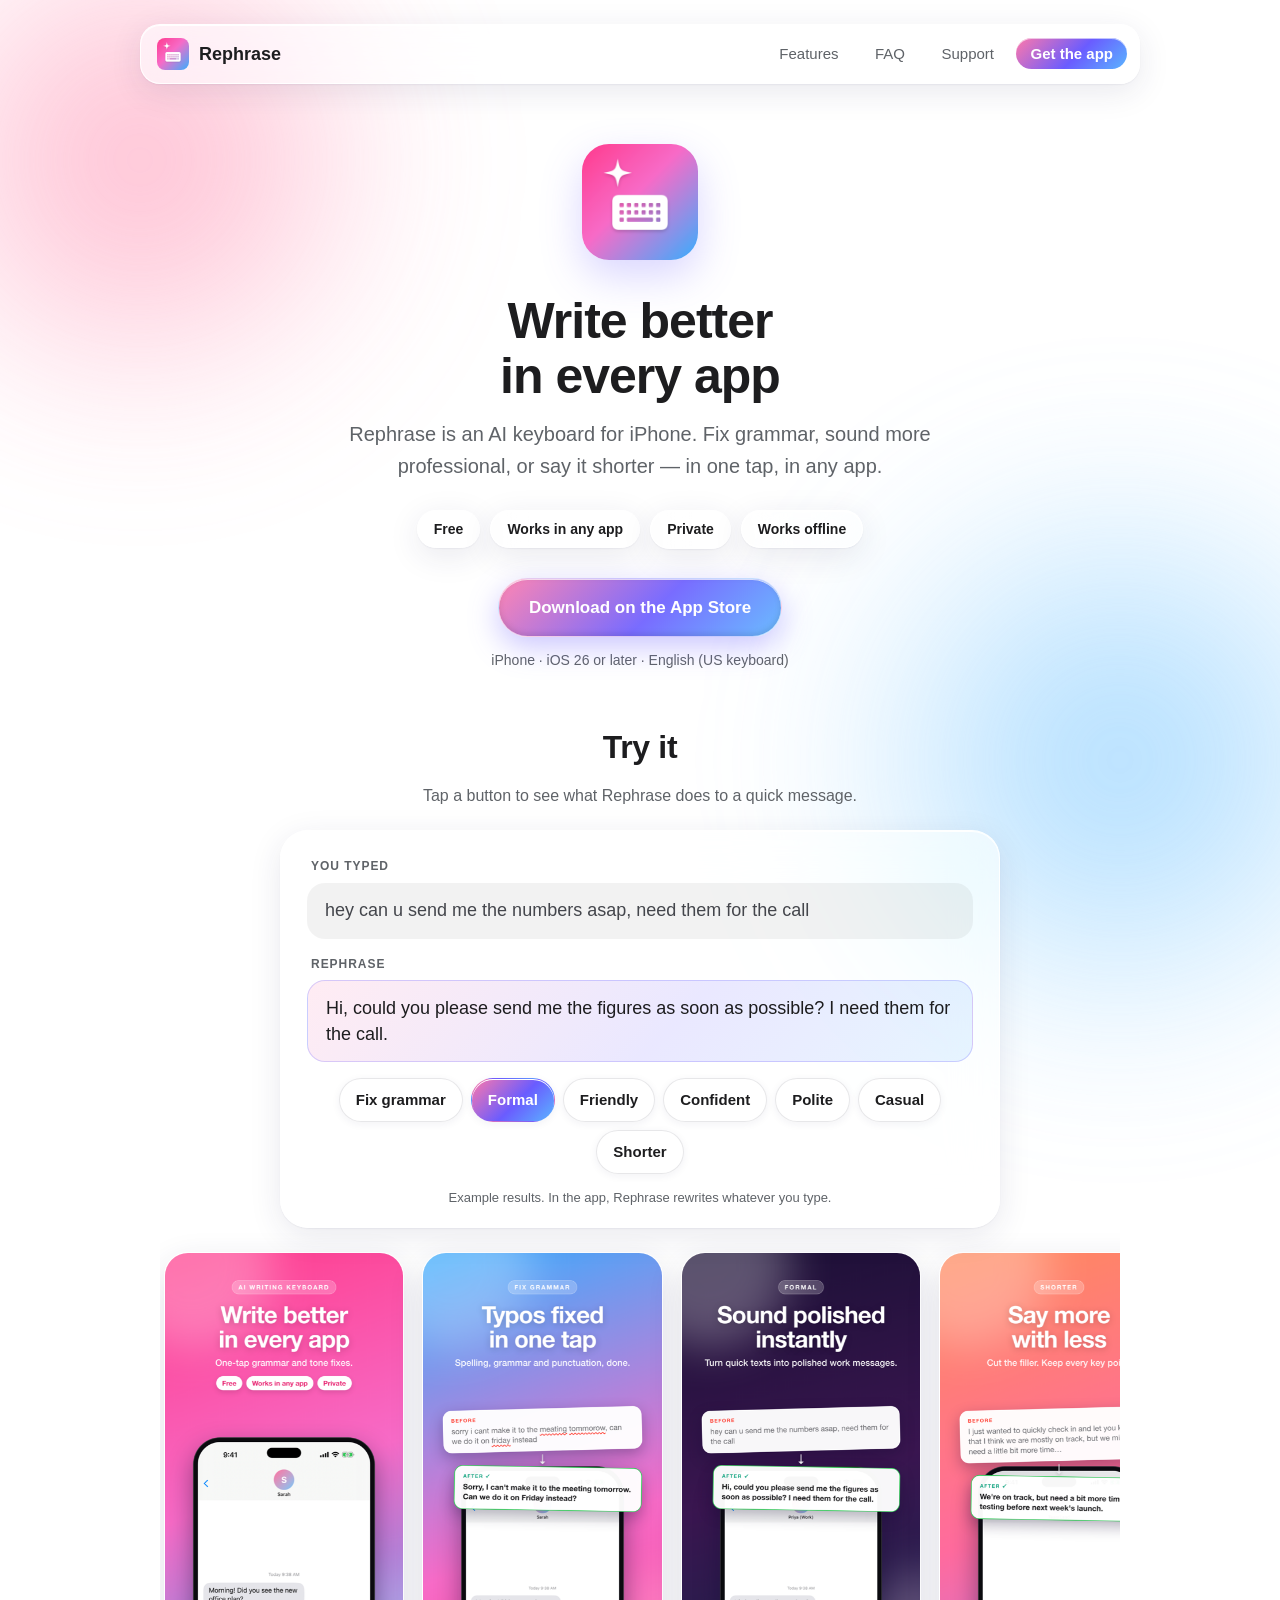
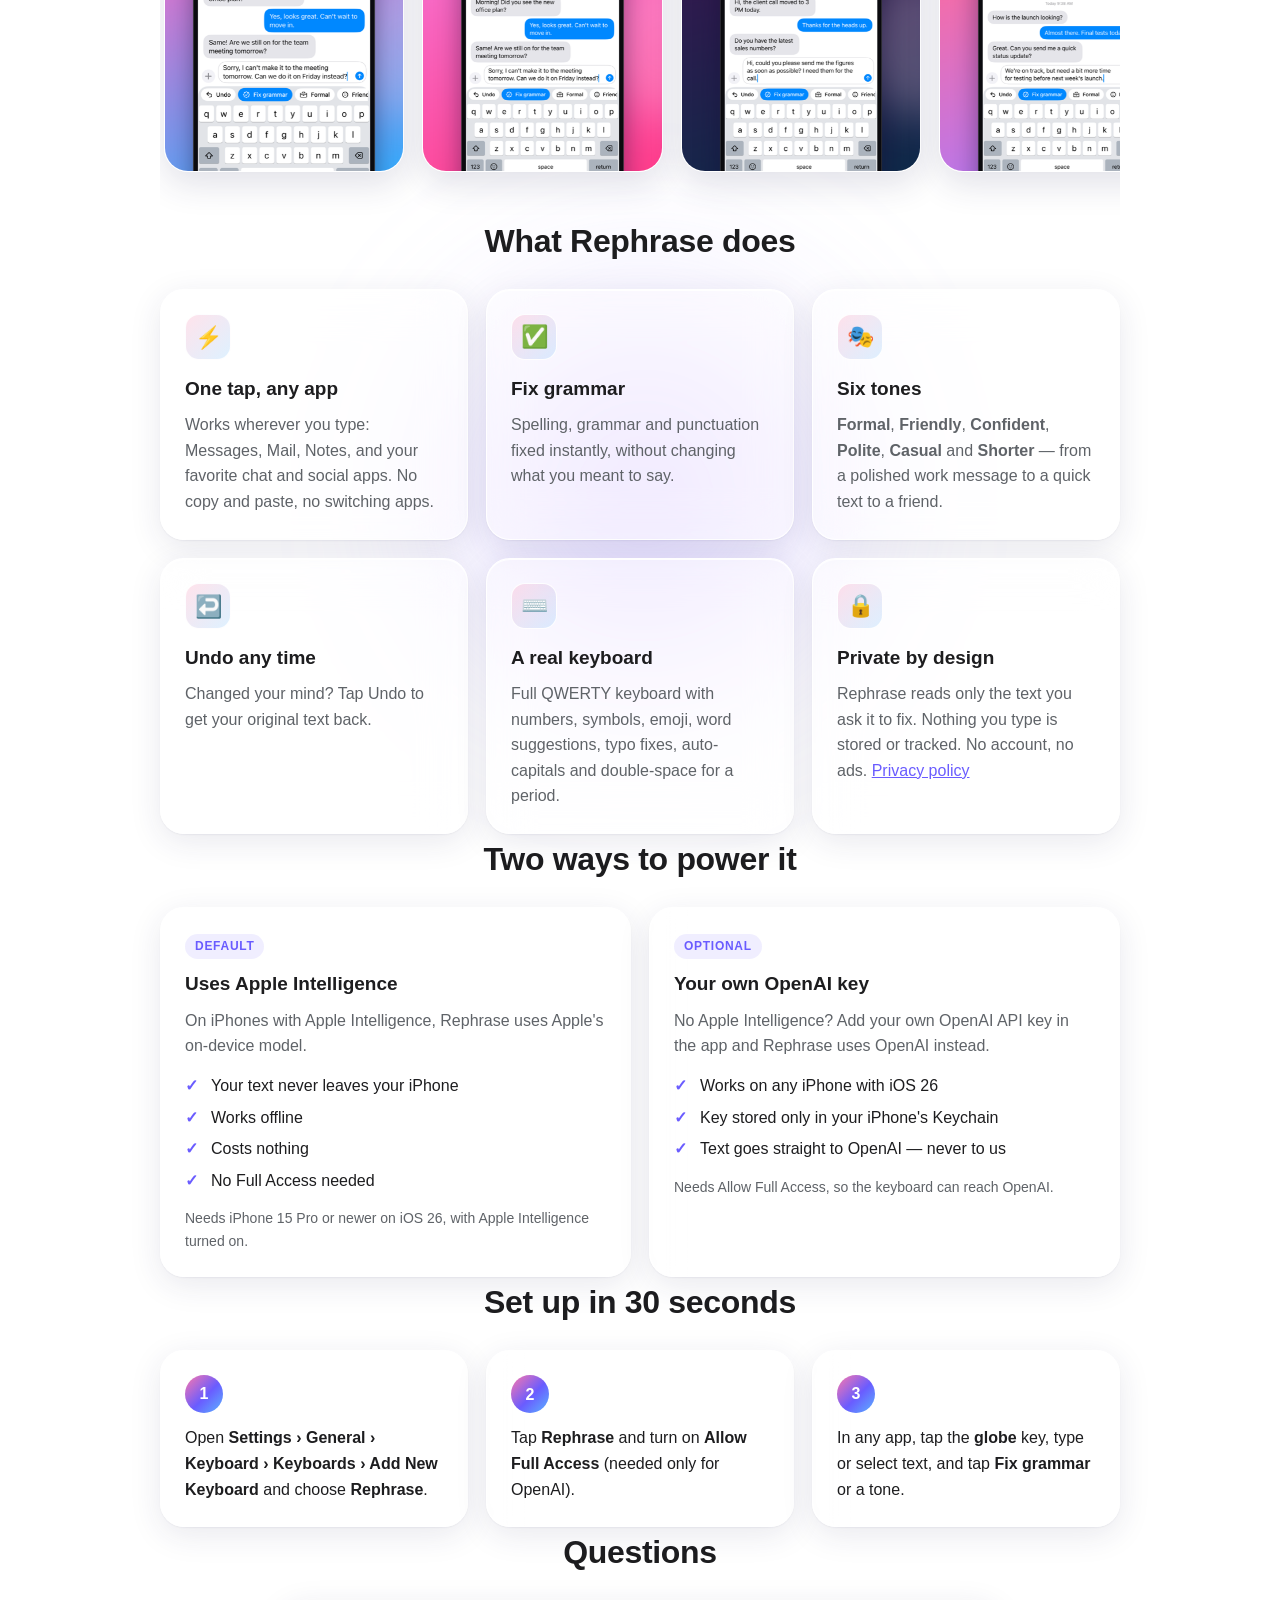
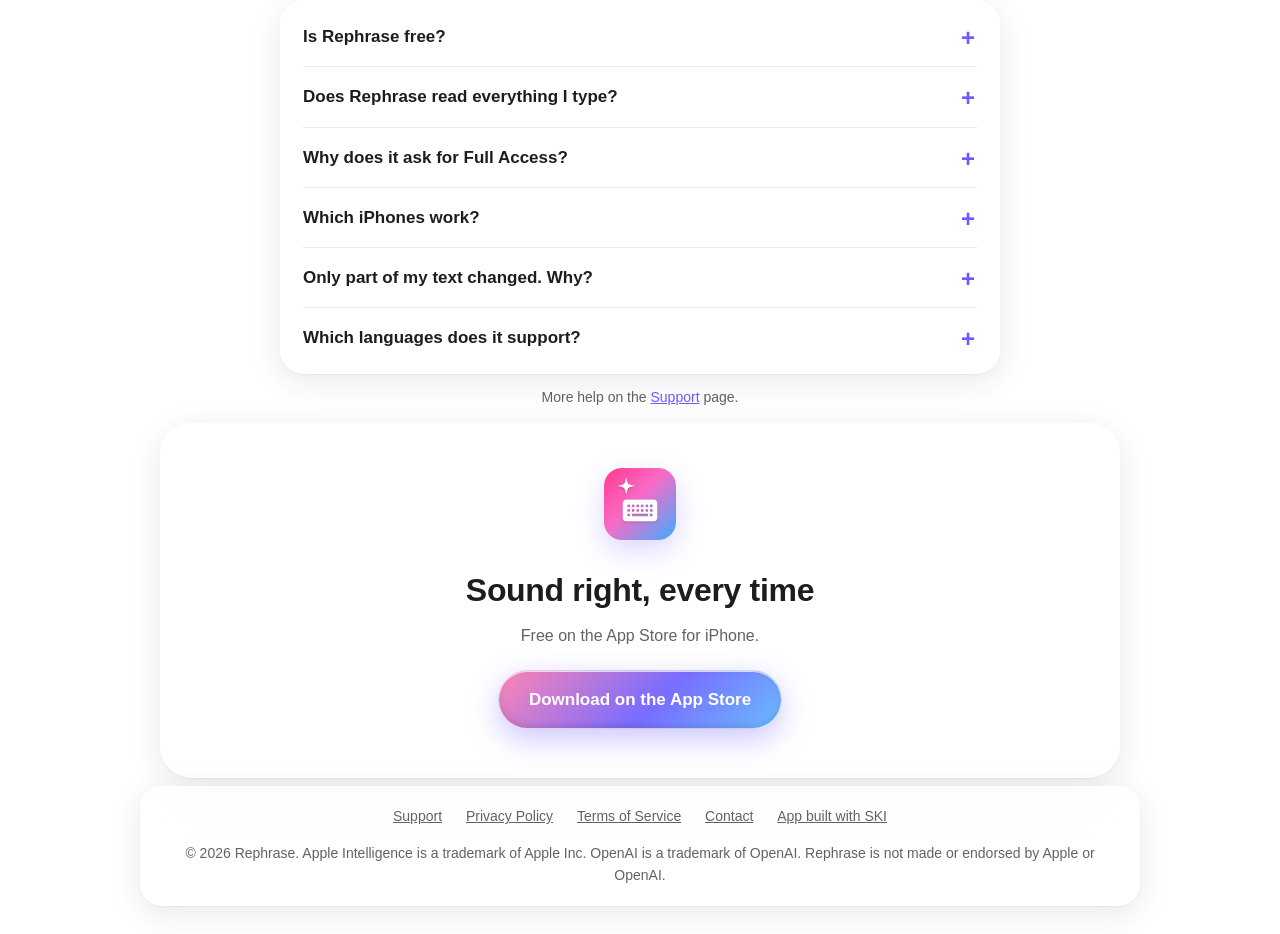
==== commit e0e7e207: "Remove OpenAI pricing from the engine card and support page Co-Authored-By: Claude Opus 5.5 <noreply" ====
--- a/index.html
+++ b/index.html
@@ -162,7 +162,6 @@
             <li>Works on any iPhone with iOS 26</li>
             <li>Key stored only in your iPhone's Keychain</li>
             <li>Text goes straight to OpenAI — never to us</li>
-            <li>About $1 for 10,000 rewrites, billed by OpenAI</li>
           </ul>
           <p class="small">Needs Allow Full Access, so the keyboard can reach OpenAI.</p>
         </div>
@@ -192,7 +191,7 @@
       <div class="faq glass">
         <details>
           <summary>Is Rephrase free?</summary>
-          <p>Yes. Rephrase is free, with no account and no ads. With Apple Intelligence it costs nothing to use. If you choose OpenAI, OpenAI bills your own account — about $1 for 10,000 rewrites with the default model.</p>
+          <p>Yes. Rephrase is free, with no account and no ads. On iPhones with Apple Intelligence, it uses Apple's on-device model at no cost. iPhones without Apple Intelligence can use their own OpenAI key to make the app work.</p>
         </details>
         <details>
           <summary>Does Rephrase read everything I type?</summary>
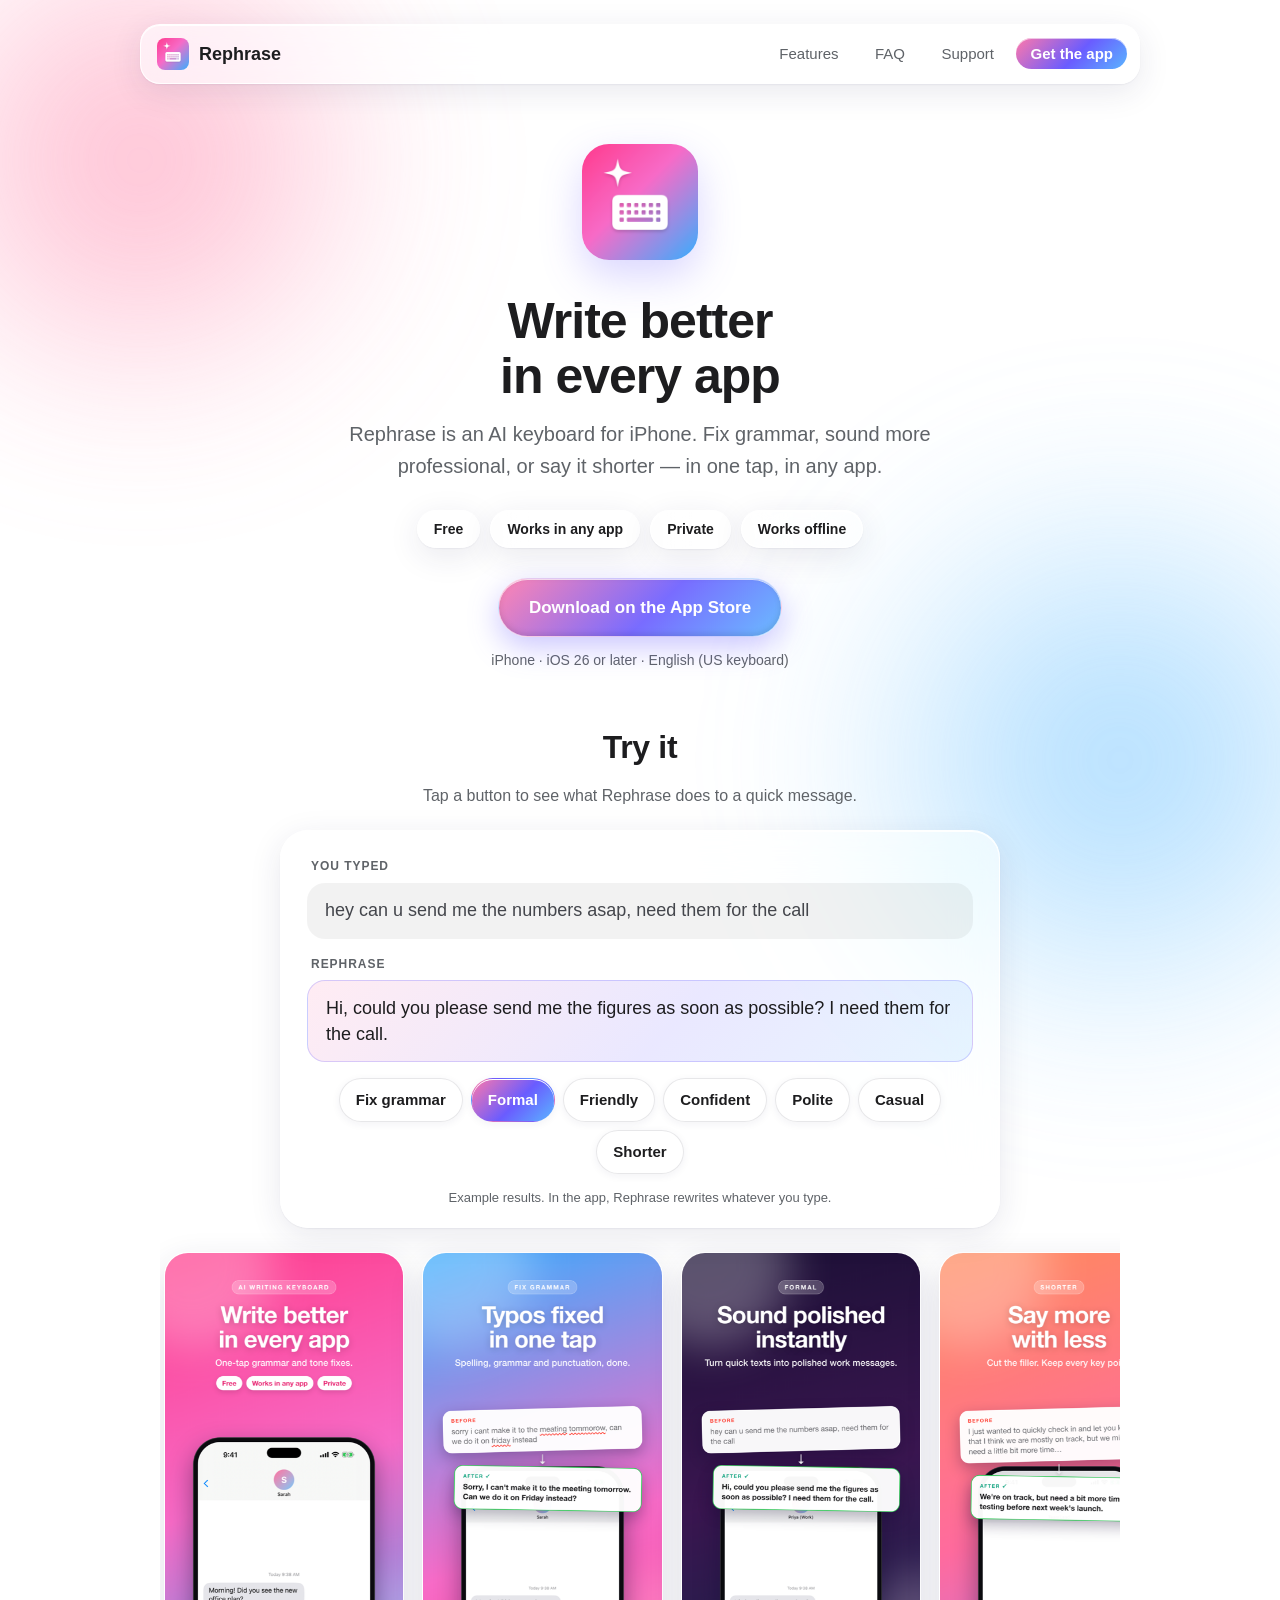
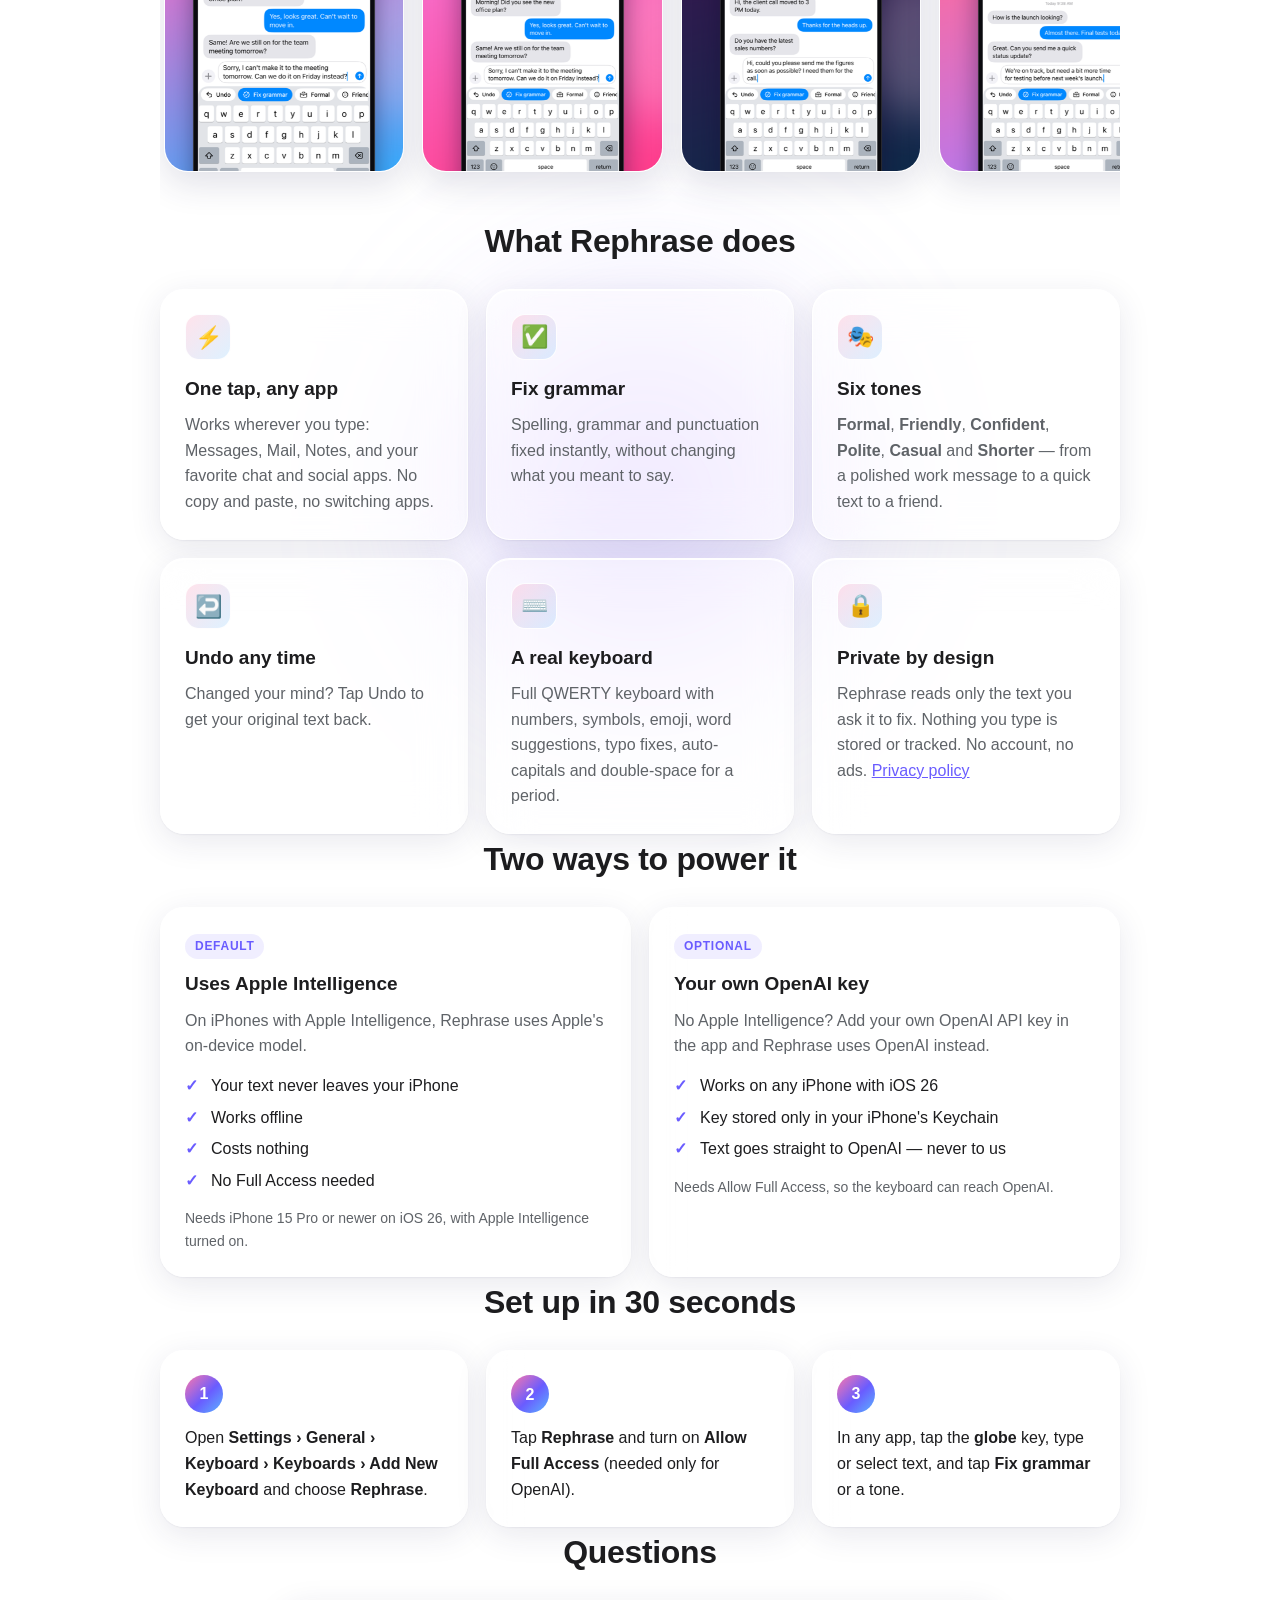
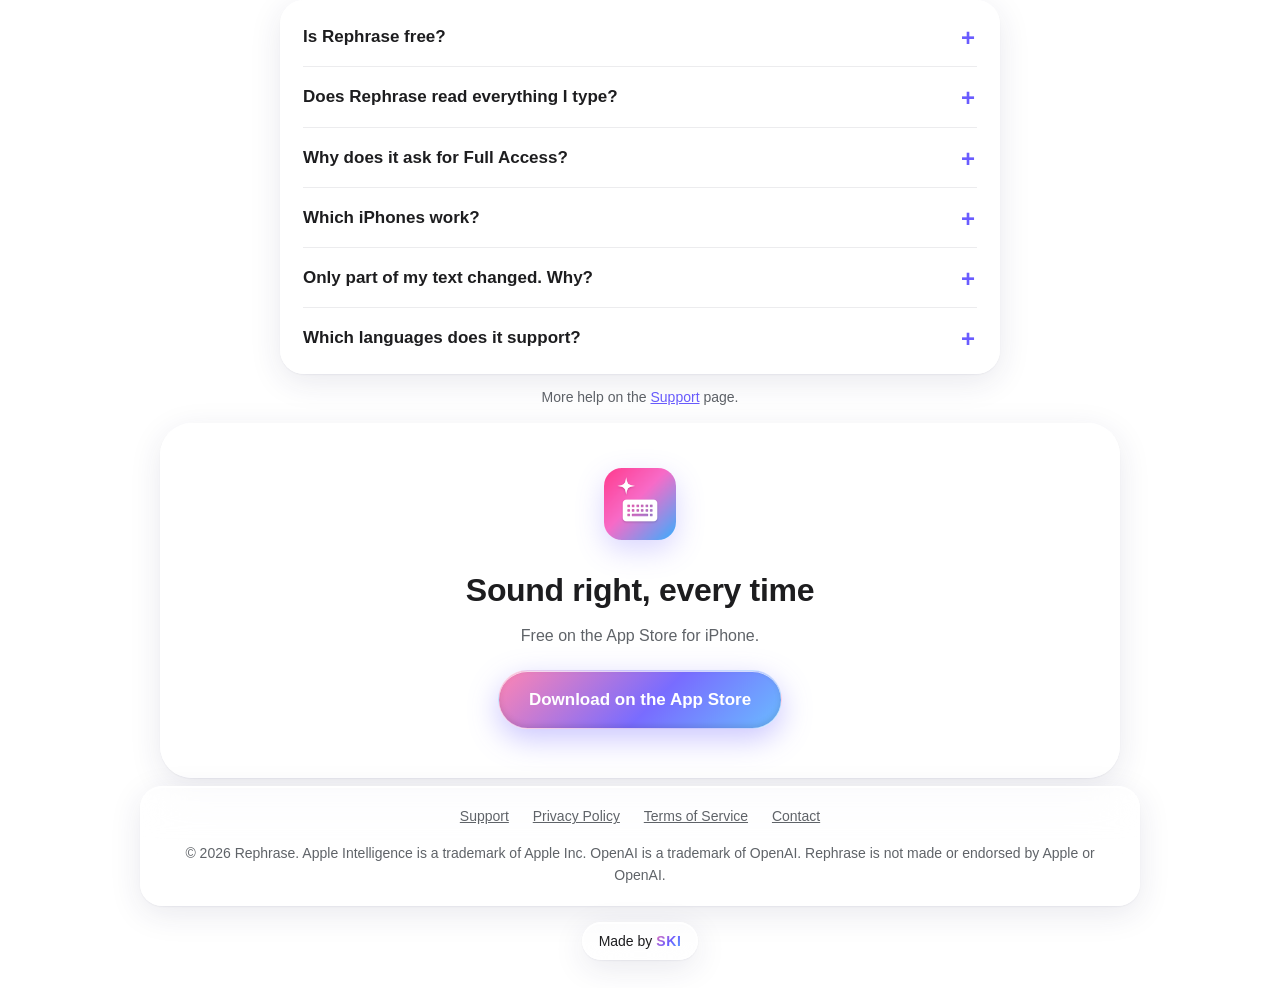
==== commit 38f784f4: "Add 'Made by SKI' pill under the footer on every page Co-Authored-By: Claude Opus 5.5 <noreply@anthr" ====
--- a/index.html
+++ b/index.html
@@ -233,9 +233,9 @@
       <a href="privacy/">Privacy Policy</a>
       <a href="terms/">Terms of Service</a>
       <a href="mailto:postforanand@gmail.com">Contact</a>
-      <a href="https://heyski.io">App built with SKI</a>
       <p>© 2026 Rephrase. Apple Intelligence is a trademark of Apple Inc. OpenAI is a trademark of OpenAI. Rephrase is not made or endorsed by Apple or OpenAI.</p>
     </div>
+    <a class="made-by" href="https://heyski.io">Made by <b>SKI</b></a>
   </footer>
 
   <script>
--- a/style.css
+++ b/style.css
@@ -233,3 +233,18 @@
   .demo { padding: 20px 16px 14px; }
   .doc { padding: 26px 22px 32px; margin: 24px 12px 36px; }
 }
+
+/* "Made by SKI" pill under the footer */
+footer a.made-by {
+  display: inline-flex; align-items: center; gap: 4px; margin: 16px auto 0;
+  padding: 7px 16px; border-radius: 999px; text-decoration: none;
+  color: var(--text); font-size: 14px;
+  background: var(--glass); -webkit-backdrop-filter: var(--blur); backdrop-filter: var(--blur);
+  border: 1px solid var(--glass-edge); box-shadow: var(--shadow), inset 0 1px 0 rgba(255, 255, 255, 0.9);
+  transition: transform .2s;
+}
+footer a.made-by b {
+  background: linear-gradient(135deg, #ff78aa, #6a5cff 55%, #5ab4ff);
+  -webkit-background-clip: text; background-clip: text; color: transparent; letter-spacing: .04em;
+}
+footer a.made-by:hover { transform: translateY(-1px); }
